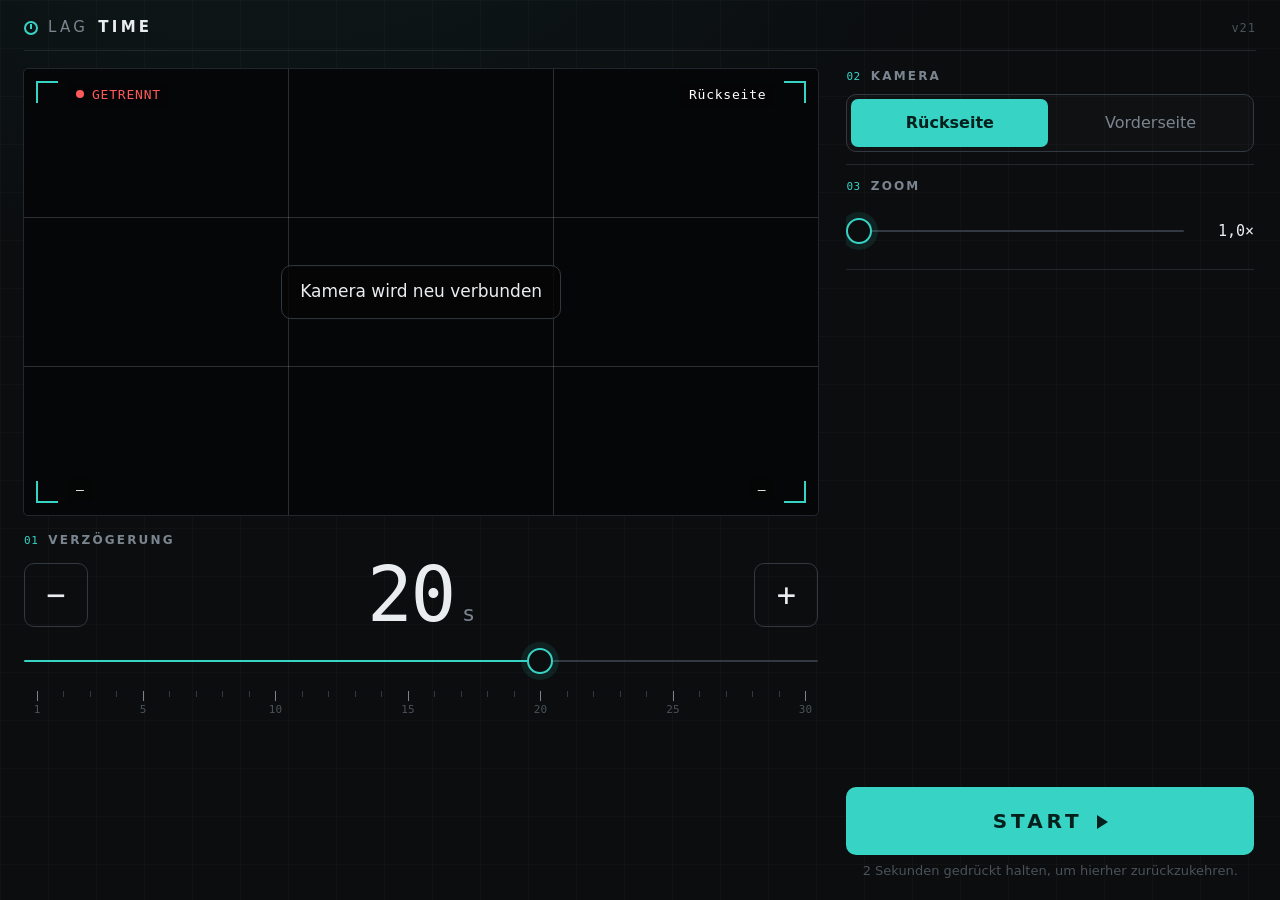
==== index.html @ 090ef914 "Eigener Farbwähler, vier Farbvorschläge, Rückkehr nach 2 Sekunden Co-Authored-By: Claude Opus 5.5 <n" ====
<!doctype html>
<html lang="de">
<head>
<meta charset="utf-8">
<meta name="viewport" content="width=device-width, initial-scale=1, viewport-fit=cover">
<meta name="theme-color" content="#0b0d0f">
<title>LagTime</title>
<link rel="manifest" href="manifest.webmanifest">
<link rel="icon" href="icon-192.png">
<link rel="stylesheet" href="style.css">
</head>
<body>

<div id="settings" class="hidden">
  <header class="bar">
    <div class="mark"><span class="glyph"></span>Lag<b>Time</b></div>
    <div class="meta" id="version"></div>
  </header>

  <main class="left">
    <div id="pvWrap">
      <video id="pv" autoplay muted playsinline></video>
      <div class="thirds"></div>
      <i class="corner tl"></i><i class="corner tr"></i><i class="corner bl"></i><i class="corner br"></i>
      <div class="hud top"><span id="hudState" class="state"><span class="dot"></span><span id="hudStateTxt">Start</span></span><span id="hudCam"></span></div>
      <div class="hud bottom"><span id="hudRes">–</span><span id="hudExp"></span><span id="hudFocus"></span><span id="hudFps">–</span></div>
      <div id="camMsg" class="hidden"></div>
    </div>

    <section class="delay">
      <div class="label"><span class="no">01</span>Verzögerung</div>
      <div class="delayRow">
        <button id="delayMinus" class="step" aria-label="Eine Sekunde weniger">−</button>
        <div class="readout"><span id="delayVal">20</span><small>s</small></div>
        <button id="delayPlus" class="step" aria-label="Eine Sekunde mehr">+</button>
      </div>
      <div class="scale">
        <input type="range" id="delay" min="1" max="30" step="1" value="20">
        <div class="ticks" id="delayTicks"></div>
      </div>
    </section>
  </main>

  <aside id="panel">
    <div class="grp">
      <div class="label"><span class="no">02</span>Kamera</div>
      <div class="seg" id="segFacing">
        <button data-v="environment">Rückseite</button>
        <button data-v="user">Vorderseite</button>
      </div>
    </div>

    <div class="grp">
      <div class="label"><span class="no">03</span>Zoom</div>
      <div class="row">
        <input type="range" id="zoom" min="1" max="4" step="0.1" value="1">
        <span class="val" id="zoomVal">1,0×</span>
      </div>
    </div>

    <div class="grp" id="expGrp">
      <div class="label"><span class="no">04</span>Belichtung</div>
      <div class="seg" id="segExp">
        <button data-v="auto">Auto</button>
        <button data-v="manual">Manuell</button>
      </div>
      <div class="row" id="evGrp">
        <span class="lum dark"></span>
        <input type="range" id="ev" min="0" max="1000" step="1" value="600" aria-label="Helligkeit">
        <span class="lum bright"></span>
      </div>
    </div>

    <div class="grp" id="focusGrp">
      <div class="label"><span class="no">05</span>Fokus</div>
      <div class="seg" id="segFocus">
        <button data-v="auto">Auto</button>
        <button data-v="manual">Manuell</button>
      </div>
      <div class="row" id="fdGrp">
        <span class="end">nah</span>
        <input type="range" id="fd" min="0" max="1000" step="1" value="1000" aria-label="Fokusabstand">
        <span class="end">fern</span>
      </div>
    </div>

    <button id="start"><span class="go">Start</span></button>
    <p class="hint">2 Sekunden gedrückt halten, um hierher zurückzukehren.</p>
  </aside>
</div>

<div id="run" class="hidden">
  <div id="stage">
    <canvas id="out"></canvas>
    <div id="badge"></div>
  </div>
  <svg id="ring" class="hidden" viewBox="0 0 120 120"><circle class="track" cx="60" cy="60" r="50"/><circle class="prog" cx="60" cy="60" r="50"/></svg>
</div>

<script src="app.js"></script>
</body>
</html>
---- style.css ----
:root {
  --bg: #0b0d0f;
  --surface: #121519;
  --line: #22272d;
  --line-2: #323940;
  --fg: #e9edf0;
  --mut: #7b858f;
  --dim: #4a525a;
  --acc: #37d3c4;
  --acc-ink: #04201d;
  --warn: #ffcc33;
  --bad: #ff5a5a;
  --mono: ui-monospace, "Roboto Mono", "Droid Sans Mono", "Cascadia Mono", monospace;
  --sans: system-ui, "Roboto", sans-serif;
  --r: 10px;
}
* { box-sizing: border-box; }
html, body {
  margin: 0; height: 100%; overflow: hidden;
  background: var(--bg); color: var(--fg);
  font: 16px/1.3 var(--sans);
  user-select: none; -webkit-user-select: none;
  -webkit-tap-highlight-color: transparent;
}
.hidden { display: none !important; }
button { font: inherit; color: inherit; background: none; border: 0; padding: 0; cursor: pointer; }

/* ---------- Einstellungen ---------- */

#settings {
  position: fixed; inset: 0;
  display: grid;
  grid-template-columns: minmax(0, 1fr) clamp(360px, 32vw, 460px);
  grid-template-rows: auto minmax(0, 1fr);
  gap: 18px 28px;
  padding: 18px 24px 20px;
  background:
    radial-gradient(1200px 600px at 20% -10%, rgba(55, 211, 196, 0.06), transparent 60%),
    var(--bg);
}
#settings::before {
  /* feines Raster, fast unsichtbar */
  content: ""; position: absolute; inset: 0; pointer-events: none;
  background:
    linear-gradient(90deg, rgba(255,255,255,0.018) 1px, transparent 1px) 0 0 / 48px 48px,
    linear-gradient(rgba(255,255,255,0.018) 1px, transparent 1px) 0 0 / 48px 48px;
}
#settings > * { position: relative; }

.bar {
  grid-column: 1 / -1;
  display: flex; align-items: center; justify-content: space-between;
  padding-bottom: 12px; border-bottom: 1px solid var(--line);
}
.mark { display: flex; align-items: center; gap: 10px; font-size: 15px; letter-spacing: 0.22em; text-transform: uppercase; color: var(--mut); }
.mark b { color: var(--fg); font-weight: 600; }
.glyph { width: 14px; height: 14px; border: 2px solid var(--acc); border-radius: 50%; position: relative; }
.glyph::after { content: ""; position: absolute; left: 50%; top: 1px; width: 2px; height: 5px; background: var(--acc); transform: translateX(-50%); }
.meta { font: 12px var(--mono); color: var(--dim); letter-spacing: 0.08em; }

.label {
  display: flex; align-items: baseline; gap: 10px;
  font-size: 12px; font-weight: 600; letter-spacing: 0.18em; text-transform: uppercase;
  color: var(--mut); margin-bottom: 10px;
}
.no { font: 11px var(--mono); color: var(--acc); letter-spacing: 0.05em; }

/* Linke Spalte */
.left { display: flex; flex-direction: column; gap: 18px; min-height: 0; }

#pvWrap {
  position: relative; flex: 0 1 auto; min-height: 0;
  width: 100%; aspect-ratio: 16 / 9; max-height: calc(100% - 190px);
  margin: 0 auto;
  background: #050607;
  border-radius: 4px; overflow: hidden;
  outline: 1px solid var(--line);
}
#pv { position: absolute; inset: 0; width: 100%; height: 100%; object-fit: contain; transform-origin: center; }
.thirds {
  position: absolute; inset: 0; pointer-events: none;
  background:
    linear-gradient(90deg, transparent calc(33.333% - 0.5px), rgba(255,255,255,0.16) calc(33.333% - 0.5px), rgba(255,255,255,0.16) calc(33.333% + 0.5px), transparent calc(33.333% + 0.5px),
      transparent calc(66.666% - 0.5px), rgba(255,255,255,0.16) calc(66.666% - 0.5px), rgba(255,255,255,0.16) calc(66.666% + 0.5px), transparent calc(66.666% + 0.5px)),
    linear-gradient(transparent calc(33.333% - 0.5px), rgba(255,255,255,0.16) calc(33.333% - 0.5px), rgba(255,255,255,0.16) calc(33.333% + 0.5px), transparent calc(33.333% + 0.5px),
      transparent calc(66.666% - 0.5px), rgba(255,255,255,0.16) calc(66.666% - 0.5px), rgba(255,255,255,0.16) calc(66.666% + 0.5px), transparent calc(66.666% + 0.5px));
}
.corner { position: absolute; width: 22px; height: 22px; border: 0 solid var(--acc); pointer-events: none; }
.corner.tl { top: 12px; left: 12px; border-top-width: 2px; border-left-width: 2px; }
.corner.tr { top: 12px; right: 12px; border-top-width: 2px; border-right-width: 2px; }
.corner.bl { bottom: 12px; left: 12px; border-bottom-width: 2px; border-left-width: 2px; }
.corner.br { bottom: 12px; right: 12px; border-bottom-width: 2px; border-right-width: 2px; }

.hud {
  position: absolute; left: 44px; right: 44px;
  display: flex; justify-content: space-between; align-items: center;
  font: 13px var(--mono); letter-spacing: 0.06em; color: #fff;
  pointer-events: none;
}
.hud.top { top: 14px; }
.hud.bottom { bottom: 14px; }
.hud > span { background: rgba(5, 6, 7, 0.62); padding: 4px 8px; border-radius: 4px; }
.state { display: inline-flex; align-items: center; gap: 8px; text-transform: uppercase; }
.dot { width: 8px; height: 8px; border-radius: 50%; background: var(--dim); }
.state.ok .dot { background: var(--acc); box-shadow: 0 0 0 3px rgba(55, 211, 196, 0.22); animation: pulse 2s ease-in-out infinite; }
.state.warn .dot { background: var(--warn); }
.state.warn { color: var(--warn); }
.state.bad .dot { background: var(--bad); }
.state.bad { color: var(--bad); }
#hudFps.warn { color: var(--warn); }
@keyframes pulse { 50% { box-shadow: 0 0 0 6px rgba(55, 211, 196, 0); } }

#camMsg {
  position: absolute; left: 50%; top: 50%; transform: translate(-50%, -50%);
  max-width: 70%; text-align: center; font-size: 17px; line-height: 1.4;
  color: var(--fg); background: rgba(5, 6, 7, 0.8);
  border: 1px solid var(--line-2); border-radius: var(--r); padding: 14px 18px;
}

/* Verzögerung */
.delay { flex: 0 0 auto; }
.delayRow { display: flex; align-items: center; justify-content: space-between; gap: 16px; }
.readout { font: 300 76px/0.95 var(--mono); letter-spacing: -0.03em; font-variant-numeric: tabular-nums; text-align: center; flex: 1; }
.readout small { font-size: 22px; color: var(--mut); margin-left: 8px; letter-spacing: 0; }
.step {
  width: 64px; height: 64px; flex: 0 0 64px;
  border: 1px solid var(--line-2); border-radius: var(--r);
  font: 300 32px/1 var(--mono); color: var(--fg);
  transition: border-color .15s, background .15s;
}
.step:active { border-color: var(--acc); background: rgba(55, 211, 196, 0.08); }
.scale { position: relative; margin-top: 6px; }
.ticks { position: relative; height: 26px; margin: 0 13px; }
.ticks i { position: absolute; top: 0; width: 1px; height: 6px; background: var(--line-2); }
.ticks i.major { height: 10px; background: var(--mut); }
.ticks b { position: absolute; top: 12px; transform: translateX(-50%); font: 11px var(--mono); color: var(--dim); font-weight: 400; }

/* Rechte Spalte */
#panel {
  display: flex; flex-direction: column; gap: 14px;
  min-height: 0; overflow-y: auto; padding-right: 2px;
}
.grp { padding-bottom: 12px; border-bottom: 1px solid var(--line); }
.row { display: flex; align-items: center; gap: 14px; min-height: 52px; }
.row + .row, .seg + .row { margin-top: 4px; }
.sub { flex: 0 0 72px; color: var(--mut); font-size: 15px; }
.val { flex: 0 0 56px; text-align: right; font: 15px var(--mono); font-variant-numeric: tabular-nums; }

.seg {
  display: flex; gap: 4px; padding: 4px;
  border: 1px solid var(--line-2); border-radius: var(--r);
  background: rgba(255, 255, 255, 0.015);
}
.seg button {
  flex: 1; min-height: 48px; border-radius: 7px;
  color: var(--mut); font-size: 16px; font-weight: 500;
  transition: background .18s, color .18s;
}
.seg button small { font: 11px var(--mono); margin-left: 4px; opacity: 0.75; }
.seg button.on { background: var(--acc); color: var(--acc-ink); font-weight: 650; }
/* Helligkeit, dunkler und heller Endpunkt */
.lum { flex: 0 0 18px; height: 18px; border-radius: 50%; }
.lum.dark { border: 2px solid var(--dim); background: #000; }
.lum.bright { background: #fff; box-shadow: 0 0 10px 2px rgba(255, 255, 255, 0.45); }
#hudExp:empty, #hudFocus:empty { display: none; }
.end { flex: 0 0 auto; font: 12px var(--mono); color: var(--mut); letter-spacing: 0.06em; }

/* Schieberegler */
input[type=range] {
  -webkit-appearance: none; appearance: none;
  flex: 1; width: 100%; height: 48px; margin: 0; background: transparent;
  --p: 0%;
}
input[type=range]::-webkit-slider-runnable-track {
  height: 2px; border-radius: 1px;
  background: linear-gradient(90deg, var(--acc) var(--p), var(--line-2) var(--p));
}
input[type=range]::-webkit-slider-thumb {
  -webkit-appearance: none;
  width: 26px; height: 26px; margin-top: -12px; border-radius: 50%;
  background: var(--bg); border: 2px solid var(--acc);
  box-shadow: 0 0 0 6px rgba(55, 211, 196, 0.10);
}
input[type=range]:active::-webkit-slider-thumb { box-shadow: 0 0 0 10px rgba(55, 211, 196, 0.16); }
input[type=range]::-moz-range-track { height: 2px; background: var(--line-2); }
input[type=range]::-moz-range-progress { height: 2px; background: var(--acc); }
input[type=range]::-moz-range-thumb { width: 22px; height: 22px; border-radius: 50%; background: var(--bg); border: 2px solid var(--acc); }

/* Start */
#start {
  margin-top: auto; flex: 0 0 auto;
  display: flex; align-items: center; justify-content: center;
  min-height: 68px; padding: 0 22px; border-radius: var(--r);
  background: var(--acc); color: var(--acc-ink);
  transition: transform .1s, filter .15s;
}
#start:active { transform: scale(0.99); filter: brightness(1.08); }
#start .go { font-size: 20px; font-weight: 700; letter-spacing: 0.2em; text-transform: uppercase; }
#start .go::after { content: ""; display: inline-block; margin-left: 14px; border: 7px solid transparent; border-left: 11px solid currentColor; border-right: 0; vertical-align: -1px; }
.hint { margin: -6px 0 0; font-size: 13px; color: var(--dim); text-align: center; }

/* dezenter Aufbau beim Öffnen */
#settings:not(.hidden) .bar,
#settings:not(.hidden) #pvWrap,
#settings:not(.hidden) .delay,
#settings:not(.hidden) #panel > * { animation: rise .45s cubic-bezier(.2, .7, .2, 1) both; }
#settings:not(.hidden) #pvWrap { animation-delay: .04s; }
#settings:not(.hidden) .delay { animation-delay: .10s; }
#settings:not(.hidden) #panel > :nth-child(1) { animation-delay: .06s; }
#settings:not(.hidden) #panel > :nth-child(2) { animation-delay: .10s; }
#settings:not(.hidden) #panel > :nth-child(3) { animation-delay: .14s; }
#settings:not(.hidden) #panel > :nth-child(4) { animation-delay: .18s; }
#settings:not(.hidden) #panel > :nth-child(5) { animation-delay: .22s; }
#settings:not(.hidden) #panel > :nth-child(6) { animation-delay: .24s; }
#settings:not(.hidden) #panel > :nth-child(7) { animation-delay: .26s; }
@keyframes rise { from { opacity: 0; transform: translateY(8px); } }
@media (prefers-reduced-motion: reduce) { * { animation: none !important; transition: none !important; } }

/* schmale oder hochkant gehaltene Bildschirme */
@media (max-width: 900px), (max-height: 760px), (orientation: portrait) {
  html, body { overflow: auto; }
  #settings { position: static; min-height: 100%; grid-template-columns: 1fr; grid-template-rows: auto; padding: 16px; }
  #pvWrap { max-height: none; }
  #panel { overflow: visible; }
}

/* ---------- Betrieb ---------- */

#run { position: fixed; inset: 0; background: #000; touch-action: none; }
#stage {
  position: absolute; left: 50%; top: 50%;
  width: min(100vw, calc(100vh * 16 / 9)); aspect-ratio: 16 / 9;
  transform: translate(-50%, -50%);
  container-type: size;
}
#out { display: block; width: 100%; height: 100%; object-fit: contain; }
#badge {
  position: absolute; top: 3cqh; right: 2cqw;
  padding: 0.7cqh 1.8cqh; border-radius: 1.4cqh;
  background: rgba(0, 0, 0, 0.55); color: #fff;
  font: 700 8cqh/1.1 var(--sans); font-variant-numeric: tabular-nums; letter-spacing: -0.01em;
}
#badge.warn { color: var(--warn); }
#badge.bad { color: var(--bad); }
#badge:empty { display: none; }
#ring { position: fixed; width: 132px; height: 132px; pointer-events: none; transform: translate(-50%, -50%) rotate(-90deg); }
#ring circle { fill: none; stroke-width: 5; }
#ring .track { fill: rgba(0, 0, 0, 0.45); stroke: rgba(255, 255, 255, 0.2); }
#ring .prog { stroke: var(--acc); stroke-linecap: round; stroke-dasharray: 314.2; stroke-dashoffset: 314.2; }
#ring.go .prog { transition: stroke-dashoffset 2s linear; stroke-dashoffset: 0; }
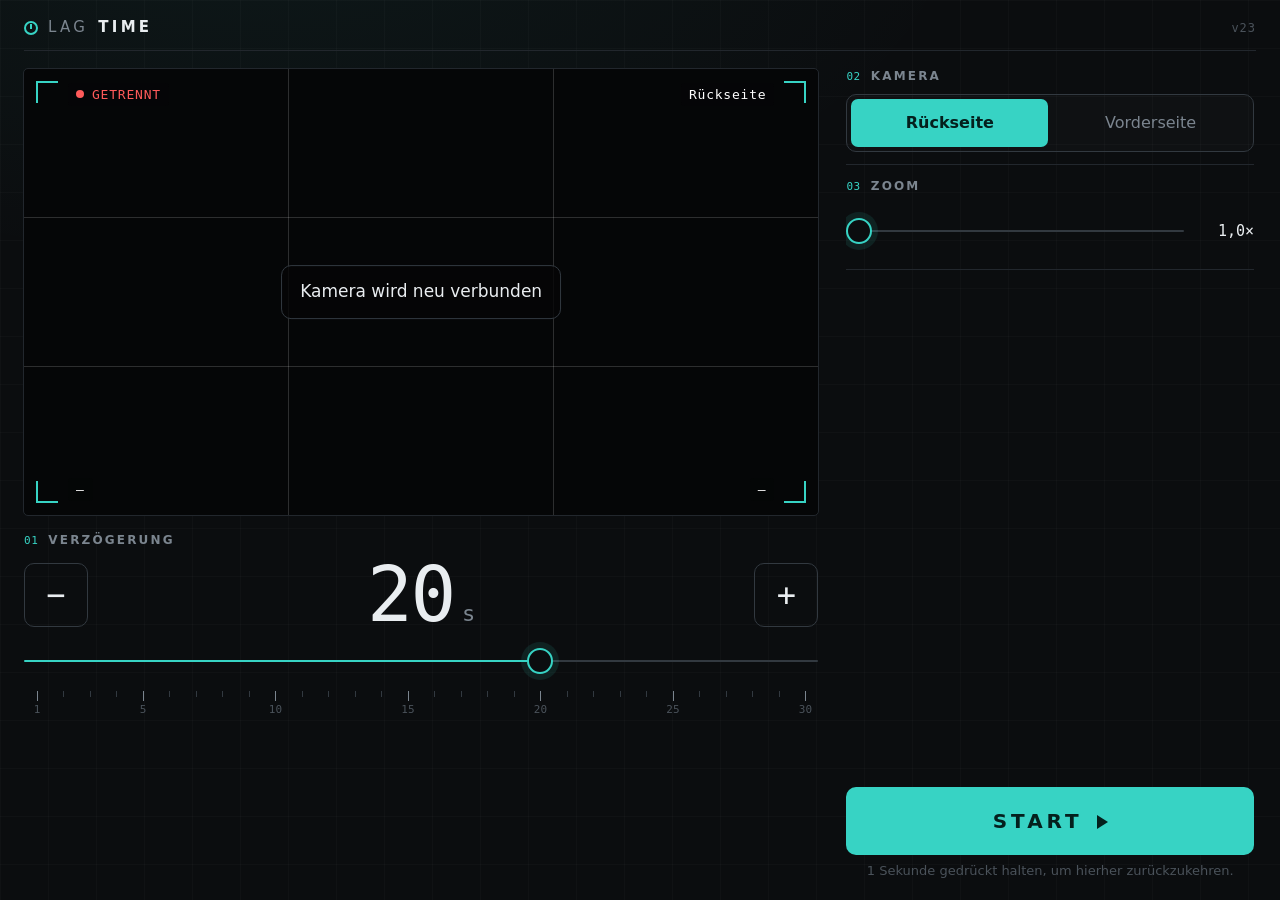
==== commit 1b8667a6: "Ergebnisse des Nutzertests umgesetzt, Verlassen nach 1 Sekunde Co-Authored-By: Claude Opus 5.5 <nore" ====
--- a/index.html
+++ b/index.html
@@ -85,7 +85,7 @@
     </div>
 
     <button id="start"><span class="go">Start</span></button>
-    <p class="hint">2 Sekunden gedrückt halten, um hierher zurückzukehren.</p>
+    <p class="hint">1 Sekunde gedrückt halten, um hierher zurückzukehren.</p>
   </aside>
 </div>
 
--- a/style.css
+++ b/style.css
@@ -235,10 +235,11 @@
 }
 #out { display: block; width: 100%; height: 100%; object-fit: contain; }
 #badge {
-  position: absolute; top: 3cqh; right: 2cqw;
-  padding: 0.7cqh 1.8cqh; border-radius: 1.4cqh;
-  background: rgba(0, 0, 0, 0.55); color: #fff;
+  position: absolute; top: 3cqh; right: 2.5cqw;
+  color: #fff;
   font: 700 8cqh/1.1 var(--sans); font-variant-numeric: tabular-nums; letter-spacing: -0.01em;
+  /* kein Hintergrund, nur ein weicher Schatten für helle Bildstellen */
+  text-shadow: 0 0 0.6cqh rgba(0, 0, 0, 0.8), 0 0.2cqh 0.4cqh rgba(0, 0, 0, 0.6);
 }
 #badge.warn { color: var(--warn); }
 #badge.bad { color: var(--bad); }
@@ -247,4 +248,4 @@
 #ring circle { fill: none; stroke-width: 5; }
 #ring .track { fill: rgba(0, 0, 0, 0.45); stroke: rgba(255, 255, 255, 0.2); }
 #ring .prog { stroke: var(--acc); stroke-linecap: round; stroke-dasharray: 314.2; stroke-dashoffset: 314.2; }
-#ring.go .prog { transition: stroke-dashoffset 2s linear; stroke-dashoffset: 0; }
+#ring.go .prog { transition: stroke-dashoffset 1s linear; stroke-dashoffset: 0; }
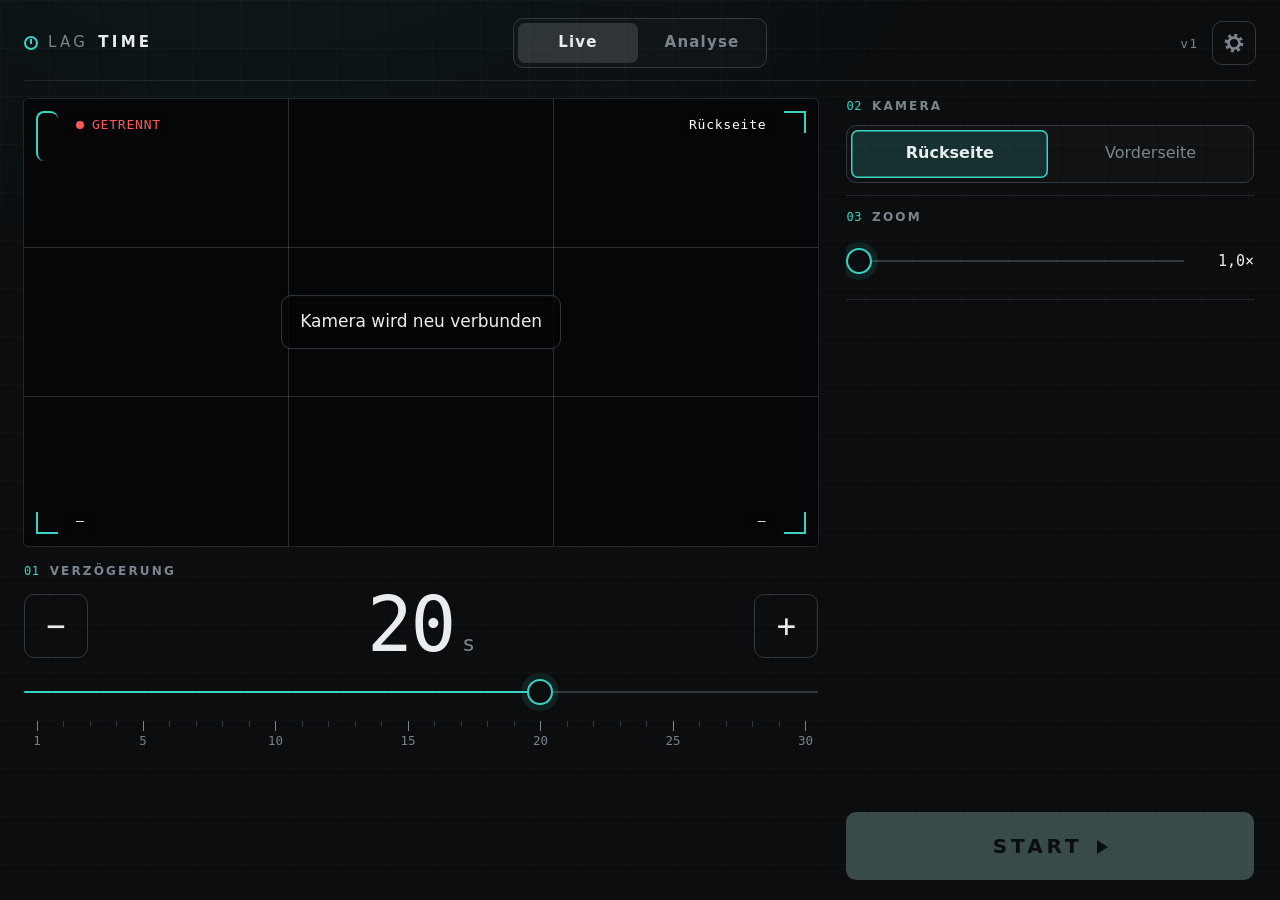
==== commit a5843acb: "LagTime v1: Inhalt der Test-App Stand 1 in die normale App übernommen Co-Authored-By: Claude Opus 5." ====
--- a/index.html
+++ b/index.html
@@ -14,7 +14,8 @@
 <div id="settings" class="hidden">
   <header class="bar">
     <div class="mark"><span class="glyph"></span>Lag<b>Time</b></div>
-    <div class="meta" id="version"></div>
+    <nav class="tabs"><button data-tab="live" class="on">Live</button><button data-tab="analyse">Analyse</button></nav>
+    <div class="barR"><div class="meta" id="version"></div><button class="gear" data-ui aria-label="Einstellungen"><svg viewBox="0 0 24 24" fill="none" stroke="currentColor"><circle cx="12" cy="12" r="8.4" stroke-width="3.6" stroke-dasharray="3.2 3.4"/><circle cx="12" cy="12" r="6" stroke-width="3"/></svg></button></div>
   </header>
 
   <main class="left">
@@ -84,8 +85,9 @@
       </div>
     </div>
 
-    <button id="start"><span class="go">Start</span></button>
-    <p class="hint">1 Sekunde gedrückt halten, um hierher zurückzukehren.</p>
+    <div class="actions">
+      <button id="start"><span class="go">Start</span></button>
+    </div>
   </aside>
 </div>
 
@@ -93,10 +95,135 @@
   <div id="stage">
     <canvas id="out"></canvas>
     <div id="badge"></div>
+    <button id="saveBtn" aria-label="Video speichern"><svg viewBox="0 0 120 120"><circle class="track" cx="60" cy="60" r="50"/><circle class="prog" cx="60" cy="60" r="50"/></svg></button>
+    <div id="toast" class="hidden"></div>
   </div>
   <svg id="ring" class="hidden" viewBox="0 0 120 120"><circle class="track" cx="60" cy="60" r="50"/><circle class="prog" cx="60" cy="60" r="50"/></svg>
 </div>
 
+<div id="analysis" class="hidden">
+  <section id="aList">
+    <header class="bar">
+      <div class="mark"><span class="glyph"></span>Lag<b>Time</b></div>
+      <nav class="tabs"><button data-tab="live">Live</button><button data-tab="analyse" class="on">Analyse</button></nav>
+      <div class="barR"><button class="gear" data-ui aria-label="Einstellungen"><svg viewBox="0 0 24 24" fill="none" stroke="currentColor"><circle cx="12" cy="12" r="8.4" stroke-width="3.6" stroke-dasharray="3.2 3.4"/><circle cx="12" cy="12" r="6" stroke-width="3"/></svg></button></div>
+    </header>
+    <div class="filters">
+      <button id="fStar" class="chip">★ Nur mit Stern</button>
+      <select id="fName" aria-label="Name"></select>
+    </div>
+    <div id="aGrid"></div>
+    <p id="aEmpty" class="hidden"></p>
+  </section>
+
+  <section id="aPlayer" class="hidden">
+    <header class="pbar">
+      <button id="pBack" class="nav">‹ Liste</button>
+      <div class="clipNav">
+        <button id="pPrevClip" class="nav" aria-label="Vorheriges Video">‹</button>
+        <button id="pNextClip" class="nav" aria-label="Nächstes Video">›</button>
+      </div>
+      <div id="pTitle"></div>
+      <input id="pName" list="pNames" placeholder="Name" autocomplete="off" enterkeyhint="done">
+      <datalist id="pNames"></datalist>
+      <button id="pStar" class="star" aria-label="Stern">☆</button>
+      <button id="pDown" class="tool">Herunterladen</button>
+      <button id="pDel" class="tool danger">Löschen</button>
+    </header>
+    <div id="pMain">
+      <div id="pStage"><div id="pView"><canvas id="pOut"></canvas><canvas id="pDraw"></canvas></div><div id="pStill" class="hidden"></div></div>
+      <nav id="pTools">
+        <button class="tl on" data-tool="view"><svg viewBox="0 0 24 24"><circle cx="10.5" cy="10.5" r="6"/><path d="M15 15l5 5M8 10.5h5M10.5 8v5"/></svg><span>Ansehen</span></button>
+        <button class="tl" id="dZoom"><svg viewBox="0 0 24 24"><path d="M4 9V4h5M20 9V4h-5M4 15v5h5M20 15v5h-5"/></svg><span>1:1</span></button>
+        <button class="tl" data-tool="free"><svg viewBox="0 0 24 24"><path d="M4 20l1-4L16 5l3 3L8 19z"/><path d="M14 7l3 3"/></svg><span>Stift</span></button>
+        <button class="tl" data-tool="line"><svg viewBox="0 0 24 24"><path d="M5 19L19 5"/><circle cx="5" cy="19" r="1.8"/><circle cx="19" cy="5" r="1.8"/></svg><span>Linie</span></button>
+        <button class="tl" data-tool="angle"><svg viewBox="0 0 24 24"><path d="M20 19H5L15 5"/><path d="M10 19a5 5 0 0 0-2-4"/></svg><span>Winkel</span></button>
+        <button class="tl" data-tool="plumb"><svg viewBox="0 0 24 24"><path d="M12 3v13" stroke-dasharray="2.6 2.6"/><path d="M9 16h6l-3 5z"/></svg><span>Lot</span></button>
+        <button class="tl" id="dColor"><i class="dot"></i><span>Farbe</span></button>
+        <button class="tl" id="dCut"><svg viewBox="0 0 24 24"><circle cx="6" cy="7" r="2.5"/><circle cx="6" cy="17" r="2.5"/><path d="M8.2 8.4L20 17M8.2 15.6L20 7"/></svg><span>Schneiden</span></button>
+        <button class="tl" id="dStrobe"><svg viewBox="0 0 24 24"><circle cx="5.5" cy="17" r="2.3" opacity=".45"/><circle cx="11" cy="11" r="2.3" opacity=".7"/><circle cx="17.5" cy="6.5" r="2.3"/></svg><span>Bildfolge</span></button>
+        <button class="tl" id="dUndo"><svg viewBox="0 0 24 24"><path d="M9 14L4 9l5-5"/><path d="M4 9h10a6 6 0 0 1 0 12h-3"/></svg><span>Rückgängig</span></button>
+        <button class="tl" id="dClear"><svg viewBox="0 0 24 24"><path d="M6 6l12 12M18 6L6 18"/></svg><span>Leeren</span></button>
+      </nav>
+    </div>
+    <div id="pRange" class="hidden">
+      <span id="rgInfo"></span>
+      <div class="rgCount" id="rgCountBox">
+        <button id="rgMinus" class="step sm" aria-label="Weniger Bilder">−</button>
+        <span id="rgCount">8</span><small>Bilder</small>
+        <button id="rgPlus" class="step sm" aria-label="Mehr Bilder">+</button>
+      </div>
+      <button id="rgCancel" class="tool">Abbrechen</button>
+      <button id="rgOk" class="tool ok">Schneiden</button>
+    </div>
+    <footer class="pctl">
+      <button id="pPrev" class="ico" aria-label="Ein Bild zurück"><svg viewBox="0 0 24 24"><path d="M6 5h2v14H6zM19 5v14L9.5 12z"/></svg></button>
+      <button id="pPlay" class="ico big" aria-label="Abspielen"><svg class="i-play" viewBox="0 0 24 24"><path d="M7 4.5v15L19.5 12z"/></svg><svg class="i-pause" viewBox="0 0 24 24"><path d="M6 4.5h4.2v15H6zM13.8 4.5H18v15h-4.2z"/></svg></button>
+      <button id="pNext" class="ico" aria-label="Ein Bild vor"><svg viewBox="0 0 24 24"><path d="M16 5h2v14h-2zM5 5v14l9.5-7z"/></svg></button>
+      <div class="seekWrap"><div id="pBand" class="hidden"></div><div id="pSel" class="hidden"></div><i id="hA" class="hd a hidden"></i><i id="hB" class="hd b hidden"></i><input type="range" id="pSeek" min="0" max="0" step="1" value="0" aria-label="Position"></div>
+      <button id="pLoop" class="tool loop"><small>Schleife</small><b>Anfang</b></button>
+      <span id="pTime"></span>
+      <div class="seg" id="pSpeed">
+        <button data-v="1">1×</button>
+        <button data-v="0.5">½</button>
+        <button data-v="0.25">¼</button>
+        <button data-v="0.125">⅛</button>
+      </div>
+    </footer>
+  </section>
+</div>
+
+<div id="uiDlg" class="hidden">
+  <div class="dlg" role="dialog" aria-label="Einstellungen">
+    <div id="uiMain">
+      <h2>Einstellungen</h2>
+      <div class="label"><span class="no">01</span>Farbe</div>
+      <div class="swatches" id="swatches">
+        <button class="sw custom" id="accCustom" aria-label="Eigene Farbe"></button>
+      </div>
+      <div class="label"><span class="no">02</span>Modus</div>
+      <div class="seg" id="segTheme">
+        <button data-v="dark">Dunkel</button>
+        <button data-v="light">Hell</button>
+      </div>
+      <div class="label"><span class="no">03</span>Videos</div>
+      <div class="vidGrid">
+        <span id="keepLabel" class="vidText">Ohne Stern löschen nach</span>
+        <div class="keepCtl">
+          <button id="keepMinus" class="step xs" aria-label="Ein Tag weniger">−</button>
+          <b id="keepDays"></b>
+          <button id="keepPlus" class="step xs" aria-label="Ein Tag mehr">+</button>
+        </div>
+        <span id="uiStore" class="vidText"></span>
+        <button id="delOpen" class="tool danger">Videos löschen …</button>
+      </div>
+    </div>
+    <div id="uiDel" class="hidden">
+      <h2>Videos löschen</h2>
+      <div id="delChoose" class="delStep">
+        <p class="delText">Welche Videos sollen gelöscht werden?</p>
+        <button id="delNoStar" class="tool">Ohne Stern löschen</button>
+        <button id="delAll" class="tool">Alle löschen</button>
+        <button id="delCancel" class="tool">Abbrechen</button>
+      </div>
+      <div id="delAsk" class="delStep hidden">
+        <p class="delText" id="delQuestion"></p>
+        <button id="delYes" class="tool delAll">Ja, löschen</button>
+        <button id="delNo" class="tool">Abbrechen</button>
+      </div>
+    </div>
+    <div id="uiPick" class="hidden">
+      <h2>Eigene Farbe</h2>
+      <div class="sv" id="pickSv"><i class="knob" id="pickSvKnob"></i></div>
+      <div class="hue" id="pickHue"><i class="knob" id="pickHueKnob"></i></div>
+      <div class="pickRow"><i class="pickPrev" id="pickPrev"></i><span id="pickHex"></span></div>
+      <button id="pickDone" class="dlgBtn">Übernehmen</button>
+    </div>
+  </div>
+</div>
+
 <script src="app.js"></script>
+<script src="analysis.js"></script>
+<script src="draw.js"></script>
 </body>
 </html>
--- a/style.css
+++ b/style.css
@@ -5,7 +5,7 @@
   --line-2: #323940;
   --fg: #e9edf0;
   --mut: #7b858f;
-  --dim: #4a525a;
+  --dim: #78828c;
   --acc: #37d3c4;
   --acc-ink: #04201d;
   --warn: #ffcc33;
@@ -13,7 +13,33 @@
   --mono: ui-monospace, "Roboto Mono", "Droid Sans Mono", "Cascadia Mono", monospace;
   --sans: system-ui, "Roboto", sans-serif;
   --r: 10px;
-}
+  --grid: rgba(255, 255, 255, 0.018);
+  --tint: rgba(255, 255, 255, 0.015);
+  --card: #1c2228;
+  --card-line: #2f363e;
+  --acc-text: var(--acc);
+}
+/* Hellmodus für Einstellungen, Analyse und das Fenster Darstellung. Der Betrieb bleibt dunkel. */
+html[data-theme="light"] #settings,
+html[data-theme="light"] #analysis,
+html[data-theme="light"] #uiDlg {
+  --bg: #f2f4f6;
+  --surface: #ffffff;
+  --line: #dde2e7;
+  --line-2: #c3cad1;
+  --fg: #14181c;
+  --mut: #56606a;
+  --dim: #646d76;
+  --warn: #b07d00;
+  --grid: rgba(0, 0, 0, 0.035);
+  --tint: rgba(0, 0, 0, 0.02);
+  --card: #ffffff;
+  --card-line: #d3d9df;
+  /* Akzentfarbe als Schrift auf hellem Grund dunkler, damit sie lesbar bleibt */
+  --acc-text: color-mix(in srgb, var(--acc) 55%, #000);
+}
+html[data-theme="light"] body { background: #f2f4f6; }
+#settings, #analysis, #uiDlg { color: var(--fg); }
 * { box-sizing: border-box; }
 html, body {
   margin: 0; height: 100%; overflow: hidden;
@@ -35,35 +61,49 @@
   gap: 18px 28px;
   padding: 18px 24px 20px;
   background:
-    radial-gradient(1200px 600px at 20% -10%, rgba(55, 211, 196, 0.06), transparent 60%),
+    radial-gradient(1200px 600px at 20% -10%, color-mix(in srgb, var(--acc) 6%, transparent), transparent 60%),
     var(--bg);
 }
 #settings::before {
   /* feines Raster, fast unsichtbar */
   content: ""; position: absolute; inset: 0; pointer-events: none;
   background:
-    linear-gradient(90deg, rgba(255,255,255,0.018) 1px, transparent 1px) 0 0 / 48px 48px,
-    linear-gradient(rgba(255,255,255,0.018) 1px, transparent 1px) 0 0 / 48px 48px;
+    linear-gradient(90deg, var(--grid) 1px, transparent 1px) 0 0 / 48px 48px,
+    linear-gradient(var(--grid) 1px, transparent 1px) 0 0 / 48px 48px;
 }
 #settings > * { position: relative; }
 
+/* Logo links, Umschaltung Live und Analyse in der Mitte, Zahnrad rechts */
 .bar {
   grid-column: 1 / -1;
-  display: flex; align-items: center; justify-content: space-between;
+  display: grid; grid-template-columns: 1fr auto 1fr; align-items: center; gap: 16px;
   padding-bottom: 12px; border-bottom: 1px solid var(--line);
 }
+.bar .barR { justify-self: end; }
+.tabs {
+  display: flex; gap: 4px; padding: 4px;
+  border: 1px solid var(--line-2); border-radius: var(--r); background: var(--tint);
+}
+.tabs button {
+  min-width: 120px; min-height: 40px; padding: 0 20px; border-radius: 7px;
+  color: var(--mut); font-size: 15px; font-weight: 600; letter-spacing: 0.08em;
+  transition: background .18s, color .18s;
+}
+.tabs button.on { background: color-mix(in srgb, var(--fg) 14%, transparent); color: var(--fg); }
 .mark { display: flex; align-items: center; gap: 10px; font-size: 15px; letter-spacing: 0.22em; text-transform: uppercase; color: var(--mut); }
 .mark b { color: var(--fg); font-weight: 600; }
-.glyph { width: 14px; height: 14px; border: 2px solid var(--acc); border-radius: 50%; position: relative; }
+.tag { margin-left: 6px; padding: 2px 8px; border-radius: 4px; background: #c2570c; color: #fff; font-size: 12px; font-weight: 600; letter-spacing: 0.16em; }
+.glyph { width: 14px; height: 14px; border: 2px solid var(--acc-text); border-radius: 50%; position: relative; }
 .glyph::after { content: ""; position: absolute; left: 50%; top: 1px; width: 2px; height: 5px; background: var(--acc); transform: translateX(-50%); }
-.meta { font: 12px var(--mono); color: var(--dim); letter-spacing: 0.08em; }
+.glyph::after { background: var(--acc-text); }
+.meta { font: 13px var(--mono); color: var(--dim); letter-spacing: 0.08em; }
 
 .label {
   display: flex; align-items: baseline; gap: 10px;
   font-size: 12px; font-weight: 600; letter-spacing: 0.18em; text-transform: uppercase;
   color: var(--mut); margin-bottom: 10px;
 }
-.no { font: 11px var(--mono); color: var(--acc); letter-spacing: 0.05em; }
+.no { font: 12px var(--mono); color: var(--acc-text); letter-spacing: 0.05em; }
 
 /* Linke Spalte */
 .left { display: flex; flex-direction: column; gap: 18px; min-height: 0; }
@@ -102,19 +142,19 @@
 .hud > span { background: rgba(5, 6, 7, 0.62); padding: 4px 8px; border-radius: 4px; }
 .state { display: inline-flex; align-items: center; gap: 8px; text-transform: uppercase; }
 .dot { width: 8px; height: 8px; border-radius: 50%; background: var(--dim); }
-.state.ok .dot { background: var(--acc); box-shadow: 0 0 0 3px rgba(55, 211, 196, 0.22); animation: pulse 2s ease-in-out infinite; }
+.state.ok .dot { background: var(--acc); box-shadow: 0 0 0 3px color-mix(in srgb, var(--acc) 22%, transparent); animation: pulse 2s ease-in-out infinite; }
 .state.warn .dot { background: var(--warn); }
 .state.warn { color: var(--warn); }
 .state.bad .dot { background: var(--bad); }
 .state.bad { color: var(--bad); }
 #hudFps.warn { color: var(--warn); }
-@keyframes pulse { 50% { box-shadow: 0 0 0 6px rgba(55, 211, 196, 0); } }
+@keyframes pulse { 50% { box-shadow: 0 0 0 6px color-mix(in srgb, var(--acc) 0%, transparent); } }
 
 #camMsg {
   position: absolute; left: 50%; top: 50%; transform: translate(-50%, -50%);
   max-width: 70%; text-align: center; font-size: 17px; line-height: 1.4;
-  color: var(--fg); background: rgba(5, 6, 7, 0.8);
-  border: 1px solid var(--line-2); border-radius: var(--r); padding: 14px 18px;
+  color: #e9edf0; background: rgba(5, 6, 7, 0.8);
+  border: 1px solid #323940; border-radius: var(--r); padding: 14px 18px;
 }
 
 /* Verzögerung */
@@ -128,12 +168,12 @@
   font: 300 32px/1 var(--mono); color: var(--fg);
   transition: border-color .15s, background .15s;
 }
-.step:active { border-color: var(--acc); background: rgba(55, 211, 196, 0.08); }
+.step:active { border-color: var(--acc); background: color-mix(in srgb, var(--acc) 8%, transparent); }
 .scale { position: relative; margin-top: 6px; }
 .ticks { position: relative; height: 26px; margin: 0 13px; }
 .ticks i { position: absolute; top: 0; width: 1px; height: 6px; background: var(--line-2); }
 .ticks i.major { height: 10px; background: var(--mut); }
-.ticks b { position: absolute; top: 12px; transform: translateX(-50%); font: 11px var(--mono); color: var(--dim); font-weight: 400; }
+.ticks b { position: absolute; top: 12px; transform: translateX(-50%); font: 12.5px var(--mono); color: var(--dim); font-weight: 400; }
 
 /* Rechte Spalte */
 #panel {
@@ -149,7 +189,7 @@
 .seg {
   display: flex; gap: 4px; padding: 4px;
   border: 1px solid var(--line-2); border-radius: var(--r);
-  background: rgba(255, 255, 255, 0.015);
+  background: var(--tint);
 }
 .seg button {
   flex: 1; min-height: 48px; border-radius: 7px;
@@ -157,7 +197,12 @@
   transition: background .18s, color .18s;
 }
 .seg button small { font: 11px var(--mono); margin-left: 4px; opacity: 0.75; }
-.seg button.on { background: var(--acc); color: var(--acc-ink); font-weight: 650; }
+/* Gewählter Teil dezent, damit „Start“ die einzige volle Akzentfläche bleibt */
+.seg button.on {
+  background: color-mix(in srgb, var(--acc) 16%, transparent);
+  box-shadow: inset 0 0 0 1.5px var(--acc-text);
+  color: var(--fg); font-weight: 650;
+}
 /* Helligkeit, dunkler und heller Endpunkt */
 .lum { flex: 0 0 18px; height: 18px; border-radius: 50%; }
 .lum.dark { border: 2px solid var(--dim); background: #000; }
@@ -179,25 +224,28 @@
   -webkit-appearance: none;
   width: 26px; height: 26px; margin-top: -12px; border-radius: 50%;
   background: var(--bg); border: 2px solid var(--acc);
-  box-shadow: 0 0 0 6px rgba(55, 211, 196, 0.10);
-}
-input[type=range]:active::-webkit-slider-thumb { box-shadow: 0 0 0 10px rgba(55, 211, 196, 0.16); }
+  box-shadow: 0 0 0 6px color-mix(in srgb, var(--acc) 10%, transparent);
+}
+input[type=range]:active::-webkit-slider-thumb { box-shadow: 0 0 0 10px color-mix(in srgb, var(--acc) 16%, transparent); }
 input[type=range]::-moz-range-track { height: 2px; background: var(--line-2); }
 input[type=range]::-moz-range-progress { height: 2px; background: var(--acc); }
 input[type=range]::-moz-range-thumb { width: 22px; height: 22px; border-radius: 50%; background: var(--bg); border: 2px solid var(--acc); }
 
-/* Start */
+/* Start und Analyse */
+.actions { margin-top: auto; flex: 0 0 auto; display: flex; gap: 10px; }
 #start {
-  margin-top: auto; flex: 0 0 auto;
+  flex: 1;
   display: flex; align-items: center; justify-content: center;
   min-height: 68px; padding: 0 22px; border-radius: var(--r);
   background: var(--acc); color: var(--acc-ink);
   transition: transform .1s, filter .15s;
 }
 #start:active { transform: scale(0.99); filter: brightness(1.08); }
+#start:disabled { opacity: 0.35; filter: grayscale(0.7); cursor: default; }
+.chip:disabled { opacity: 0.4; }
 #start .go { font-size: 20px; font-weight: 700; letter-spacing: 0.2em; text-transform: uppercase; }
 #start .go::after { content: ""; display: inline-block; margin-left: 14px; border: 7px solid transparent; border-left: 11px solid currentColor; border-right: 0; vertical-align: -1px; }
-.hint { margin: -6px 0 0; font-size: 13px; color: var(--dim); text-align: center; }
+.hint { margin: -6px 0 0; font-size: 14px; color: var(--dim); text-align: center; }
 
 /* dezenter Aufbau beim Öffnen */
 #settings:not(.hidden) .bar,
@@ -237,7 +285,7 @@
 #badge {
   position: absolute; top: 3cqh; right: 2.5cqw;
   color: #fff;
-  font: 700 8cqh/1.1 var(--sans); font-variant-numeric: tabular-nums; letter-spacing: -0.01em;
+  font: 700 6cqh/1.1 var(--sans); font-variant-numeric: tabular-nums; letter-spacing: -0.01em;
   /* kein Hintergrund, nur ein weicher Schatten für helle Bildstellen */
   text-shadow: 0 0 0.6cqh rgba(0, 0, 0, 0.8), 0 0.2cqh 0.4cqh rgba(0, 0, 0, 0.6);
 }
@@ -249,3 +297,254 @@
 #ring .track { fill: rgba(0, 0, 0, 0.45); stroke: rgba(255, 255, 255, 0.2); }
 #ring .prog { stroke: var(--acc); stroke-linecap: round; stroke-dasharray: 314.2; stroke-dashoffset: 314.2; }
 #ring.go .prog { transition: stroke-dashoffset 1s linear; stroke-dashoffset: 0; }
+
+/* Speicherknopf, gestaltet wie der Kreis zum Zurückkehren. Der graue Ring ist immer sichtbar, innen durchsichtig.
+   Beim Halten wird er innen getönt und der Ring füllt sich in der Akzentfarbe.
+   Ein Viertel der Fläche des Zurück-Kreises, der Rand vergrößert die Fläche zum Treffen. */
+#saveBtn {
+  position: absolute; left: 1.5cqw; bottom: 2.5cqh;
+  width: 13.2cqh; height: 13.2cqh; padding: 2.2cqh; touch-action: none;
+}
+#saveBtn svg { display: block; width: 100%; height: 100%; transform: rotate(-90deg); }
+#saveBtn circle { fill: none; stroke-width: 7; }
+#saveBtn .track { fill: transparent; stroke: rgba(255, 255, 255, 0.35); transition: fill .15s; }
+#saveBtn.go .track, #saveBtn.done .track { fill: rgba(0, 0, 0, 0.45); }
+#saveBtn .prog { stroke: var(--acc); stroke-linecap: round; stroke-dasharray: 314.2; stroke-dashoffset: 314.2; }
+#saveBtn.go .prog { transition: stroke-dashoffset 1s linear; stroke-dashoffset: 0; }
+#saveBtn.done .prog { stroke-dashoffset: 0; }
+#toast {
+  position: absolute; left: calc(1.5cqw + 14cqh); bottom: 5.5cqh;
+  padding: 0.8cqh 1.8cqh; border-radius: 1.2cqh;
+  background: rgba(0, 0, 0, 0.6); color: #fff;
+  font: 600 4.5cqh/1.2 var(--sans);
+}
+#toast.bad { color: var(--warn); }
+
+/* ---------- Analyse ---------- */
+
+#analysis { position: fixed; inset: 0; background: var(--bg); }
+#aList { position: absolute; inset: 0; display: flex; flex-direction: column; padding: 18px 24px 12px; }
+#aList .bar { flex: 0 0 auto; }
+.nav {
+  min-height: 48px; padding: 0 16px; border-radius: var(--r);
+  border: 1px solid var(--line-2); font-size: 15px; font-weight: 600; color: var(--fg);
+}
+.clipNav { display: flex; gap: 6px; }
+.clipNav .nav { width: 48px; padding: 0; font-size: 26px; line-height: 1; }
+.nav:disabled { opacity: 0.3; }
+.nav:active, .tool:active { border-color: var(--acc); background: color-mix(in srgb, var(--acc) 8%, transparent); }
+#aGrid { flex: 1; min-height: 0; overflow-y: auto; padding: 4px 2px 20px; }
+.day { margin: 22px 0 10px; font-size: 13px; font-weight: 600; letter-spacing: 0.18em; text-transform: uppercase; color: var(--acc-text); }
+.cards { display: grid; grid-template-columns: repeat(auto-fill, minmax(230px, 1fr)); gap: 14px; }
+/* Karten heben sich deutlich vom Hintergrund ab */
+.card {
+  background: var(--card); border: 1px solid var(--card-line); border-radius: var(--r);
+  overflow: hidden; cursor: pointer;
+  box-shadow: 0 2px 10px rgba(0, 0, 0, 0.25);
+}
+.card:active { border-color: var(--acc); }
+.card .th { position: relative; aspect-ratio: 16 / 9; background: #050607; }
+.card .th img { display: block; width: 100%; height: 100%; object-fit: cover; }
+.card .dur {
+  position: absolute; right: 6px; bottom: 6px; padding: 2px 6px; border-radius: 4px;
+  background: rgba(0, 0, 0, 0.6); font: 12px var(--mono); color: #fff;
+}
+.card .info { display: flex; align-items: center; gap: 10px; padding: 4px 4px 4px 12px; }
+.card .info b { font-size: 17px; }
+.card .time { font: 13px var(--mono); color: var(--mut); }
+.card .nm { flex: 1; min-width: 0; overflow: hidden; text-overflow: ellipsis; white-space: nowrap; color: var(--fg); font-size: 15px; font-weight: 600; }
+.card .info .star { margin-left: auto; }
+.star { width: 48px; height: 48px; font-size: 26px; line-height: 1; color: var(--dim); }
+.star.on { color: var(--warn); }
+#aEmpty { margin: auto; text-align: center; color: var(--mut); font-size: 17px; line-height: 1.6; }
+.step.xs { width: 40px; height: 40px; flex: 0 0 40px; font-size: 22px; }
+.step:disabled { opacity: 0.35; }
+#keepDays { flex: 1; text-align: center; color: var(--fg); font: 600 15px var(--mono); }
+/* Einstellungen */
+/* Videos in zwei Spalten. Die Tasten für die Tage sind so breit wie „Videos löschen …“ und schließen bündig ab. */
+.vidGrid { display: grid; grid-template-columns: 1fr 190px; align-items: center; gap: 10px 12px; }
+.vidText { font: 14px var(--mono); color: var(--mut); }
+.keepCtl { display: flex; align-items: center; justify-content: space-between; }
+.vidGrid #delOpen { width: 100%; }
+#uiDel, .delStep { display: flex; flex-direction: column; gap: 12px; }
+.delText { margin: 0 0 4px; font-size: 15px; line-height: 1.45; color: var(--mut); }
+#uiDel .tool { min-height: 52px; font-size: 16px; }
+.tool.delAll { background: var(--bad); border-color: var(--bad); color: #fff; }
+
+#aPlayer { position: absolute; inset: 0; display: flex; flex-direction: column; background: #000; }
+.pbar, .pctl {
+  flex: 0 0 auto; display: flex; align-items: center; gap: 10px;
+  padding: 6px 12px; background: var(--bg);
+}
+.pbar { border-bottom: 1px solid var(--line); }
+.pctl { border-top: 1px solid var(--line); }
+#pTitle { flex: 1; min-width: 0; white-space: nowrap; overflow: hidden; text-overflow: ellipsis; font-size: 15px; font-weight: 600; }
+#pName {
+  width: 200px; min-height: 44px; padding: 0 12px; border-radius: var(--r);
+  border: 1px solid var(--line-2); background: var(--surface); color: var(--fg); font: 16px var(--sans);
+}
+#pName:focus { outline: none; border-color: var(--acc); }
+.tool {
+  min-height: 44px; padding: 0 14px; border-radius: var(--r);
+  border: 1px solid var(--line-2); font-size: 15px; font-weight: 600;
+}
+.tool.danger { color: var(--bad); }
+.tool.danger.armed { background: var(--bad); border-color: var(--bad); color: #fff; }
+#pMain { flex: 1; min-height: 0; display: flex; }
+#pStage { flex: 1; min-width: 0; position: relative; overflow: hidden; touch-action: none; }
+#pView { position: absolute; transform-origin: 0 0; }
+#pView canvas { position: absolute; inset: 0; display: block; width: 100%; height: 100%; }
+#pTools {
+  flex: 0 0 86px; display: flex; flex-direction: column; gap: 3px; padding: 6px; overflow-x: hidden;
+  background: var(--bg); border-left: 1px solid var(--line); overflow-y: auto;
+}
+.tl {
+  display: flex; flex-direction: column; align-items: center; justify-content: center; gap: 2px;
+  flex: 0 0 auto; min-height: 50px; border-radius: 8px; color: var(--mut); font-size: 12.5px; letter-spacing: 0.02em;
+}
+.tl svg { width: 24px; height: 24px; fill: none; stroke: currentColor; stroke-width: 2; stroke-linecap: round; stroke-linejoin: round; }
+.tl.on { background: var(--acc); color: var(--acc-ink); }
+.tl:active { filter: brightness(1.25); }
+.tl:disabled { opacity: 0.3; }
+/* Rückgängig und Leeren sitzen ganz unten, nah an der unteren Leiste */
+#dUndo { margin-top: auto; }
+.tl .dot { width: 22px; height: 22px; border-radius: 50%; background: var(--c, #ffd21f); border: 2px solid rgba(255, 255, 255, 0.35); }
+.seekWrap { flex: 1; min-width: 120px; position: relative; display: flex; align-items: center; }
+#pBand {
+  position: absolute; top: 50%; height: 12px; margin-top: -6px; border-radius: 3px; pointer-events: none;
+  left: calc(13px + (100% - 26px) * var(--a, 0)); width: max(3px, calc((100% - 26px) * var(--w, 0)));
+  background: rgba(255, 204, 51, 0.45);
+}
+.loop { display: flex; flex-direction: column; align-items: center; justify-content: center; min-width: 88px; line-height: 1.15; }
+.loop small { font-size: 10px; font-weight: 600; letter-spacing: 0.12em; text-transform: uppercase; color: var(--mut); }
+.loop.set { border-color: var(--warn); color: var(--warn); }
+.ico {
+  flex: 0 0 auto; width: 56px; height: 56px; border-radius: var(--r);
+  border: 1px solid var(--line-2); display: flex; align-items: center; justify-content: center;
+}
+.ico svg { width: 26px; height: 26px; fill: var(--fg); }
+.ico.big { width: 72px; background: var(--acc); border-color: var(--acc); }
+.ico.big svg { fill: var(--acc-ink); width: 30px; height: 30px; }
+.ico:active { filter: brightness(1.2); }
+.ico:disabled { opacity: 0.35; }
+#pPlay .i-pause, #pPlay.playing .i-play { display: none; }
+#pPlay.playing .i-pause { display: block; }
+#pSeek { flex: 1; min-width: 120px; }
+#pTime { flex: 0 0 auto; min-width: 150px; text-align: center; font: 14px var(--mono); font-variant-numeric: tabular-nums; color: var(--mut); }
+#pSpeed { flex: 0 0 auto; }
+#pSpeed button { min-width: 50px; min-height: 44px; font-size: 18px; }
+
+/* ---------- Darstellung ---------- */
+
+.barR { display: flex; align-items: center; gap: 14px; }
+.gear {
+  width: 44px; height: 44px; flex: 0 0 44px; border-radius: var(--r);
+  border: 1px solid var(--line-2); color: var(--mut);
+  display: flex; align-items: center; justify-content: center;
+}
+.gear svg { width: 22px; height: 22px; }
+.gear:active { border-color: var(--acc); color: var(--acc); }
+#uiDlg {
+  position: fixed; inset: 0; z-index: 20;
+  display: flex; align-items: center; justify-content: center;
+  background: rgba(0, 0, 0, 0.5);
+}
+.dlg {
+  width: min(460px, 92vw); padding: 20px 22px 18px;
+  display: flex; flex-direction: column; gap: 14px;
+  background: var(--surface); color: var(--fg);
+  border: 1px solid var(--line-2); border-radius: 14px;
+  box-shadow: 0 20px 60px rgba(0, 0, 0, 0.45);
+}
+.dlg h2 { margin: 0; font-size: 18px; font-weight: 650; }
+.dlg .label { margin: 6px 0 0; }
+.swatches { display: grid; grid-template-columns: repeat(5, 1fr); gap: 12px; }
+.sw {
+  position: relative; aspect-ratio: 1; border-radius: 50%;
+  background: var(--c); cursor: pointer;
+}
+.sw.on { box-shadow: 0 0 0 3px var(--surface), 0 0 0 6px var(--fg); }
+.sw.custom {
+  background:
+    radial-gradient(circle, var(--c, transparent) 0 42%, transparent 44%),
+    conic-gradient(#ef4444, #eab308, #22c55e, #06b6d4, #3b82f6, #a855f7, #ef4444);
+}
+#uiMain, #uiPick { display: flex; flex-direction: column; gap: 14px; }
+.dlgBtn {
+  margin-top: 6px; min-height: 52px; border-radius: var(--r);
+  background: var(--acc); color: var(--acc-ink);
+  font-size: 16px; font-weight: 700; letter-spacing: 0.14em; text-transform: uppercase;
+}
+
+/* Eigener Farbwähler, folgt dem Hell- und Dunkelmodus */
+.sv, .hue { position: relative; touch-action: none; cursor: pointer; }
+.sv {
+  aspect-ratio: 16 / 10; border-radius: 10px;
+  background:
+    linear-gradient(to top, #000, transparent),
+    linear-gradient(to right, #fff, hsl(var(--h, 175) 100% 50%));
+  border: 1px solid var(--line-2);
+}
+.hue {
+  height: 32px; border-radius: 16px;
+  background: linear-gradient(to right, #f00, #ff0, #0f0, #0ff, #00f, #f0f, #f00);
+  border: 1px solid var(--line-2);
+}
+.knob {
+  position: absolute; width: 28px; height: 28px; margin: -14px 0 0 -14px; border-radius: 50%;
+  border: 3px solid #fff; background: var(--c);
+  box-shadow: 0 0 0 1px rgba(0, 0, 0, 0.45), 0 2px 6px rgba(0, 0, 0, 0.4);
+  pointer-events: none;
+}
+.hue .knob { top: 50%; }
+.pickRow { display: flex; align-items: center; gap: 14px; }
+.pickPrev { width: 44px; height: 44px; border-radius: 50%; background: var(--c); border: 1px solid var(--line-2); }
+#pickHex { font: 16px var(--mono); color: var(--mut); letter-spacing: 0.06em; text-transform: uppercase; }
+
+/* Filter in der Liste */
+.filters { flex: 0 0 auto; display: flex; gap: 10px; align-items: center; padding: 12px 0 0; }
+.chip, #fName {
+  min-height: 44px; padding: 0 14px; border-radius: 22px;
+  border: 1px solid var(--line-2); background: var(--surface); color: var(--fg);
+  font: 600 15px var(--sans);
+}
+.chip.on { background: var(--acc); border-color: var(--acc); color: var(--acc-ink); }
+#fName:disabled { opacity: 0.4; }
+#fName { max-width: 280px; text-overflow: ellipsis; }
+#aEmpty { white-space: pre-line; }
+
+
+/* Bildfolge statt Videobild */
+#pStill {
+  position: absolute; left: 12px; top: 12px; padding: 6px 12px; border-radius: 8px;
+  background: rgba(0, 0, 0, 0.65); color: #fff; font: 600 14px var(--sans); pointer-events: none;
+}
+
+/* Abschnitt wählen */
+#pRange {
+  flex: 0 0 auto; display: flex; align-items: center; gap: 12px;
+  padding: 4px 12px; background: var(--bg); border-top: 1px solid var(--line);
+}
+#rgInfo { flex: 1; min-width: 0; font: 14px var(--mono); color: var(--mut); }
+/* Anfang und Ende als zusätzliche Punkte auf dem Zeitregler */
+#pSel {
+  position: absolute; top: 50%; height: 6px; margin-top: -3px; border-radius: 3px; pointer-events: none;
+  left: calc(13px + (100% - 26px) * var(--a, 0)); width: calc((100% - 26px) * var(--w, 0));
+  background: color-mix(in srgb, var(--fg) 35%, transparent);
+}
+.hd {
+  position: absolute; top: 50%; z-index: 2; width: 44px; height: 44px; margin: -22px 0 0 -22px;
+  left: calc(13px + (100% - 26px) * var(--x, 0)); touch-action: none; cursor: pointer;
+}
+/* Neutrale weiße Punkte, damit sie sich von jeder Akzentfarbe abheben */
+.hd::after {
+  content: ""; position: absolute; left: 50%; top: 50%; width: 22px; height: 22px; margin: -11px 0 0 -11px;
+  border-radius: 50%; background: #fff; border: 2px solid #14181c;
+  box-shadow: 0 1px 4px rgba(0, 0, 0, 0.45);
+}
+.rgCount { flex: 0 0 auto; display: flex; align-items: center; gap: 8px; }
+.rgCount small { color: var(--mut); font-size: 13px; }
+#rgCount { min-width: 26px; text-align: center; font: 600 20px var(--mono); }
+.step.sm { width: 44px; height: 44px; flex: 0 0 44px; font-size: 24px; }
+.tool.ok { background: var(--acc); border-color: var(--acc); color: var(--acc-ink); }
+.tool:disabled { opacity: 0.6; }
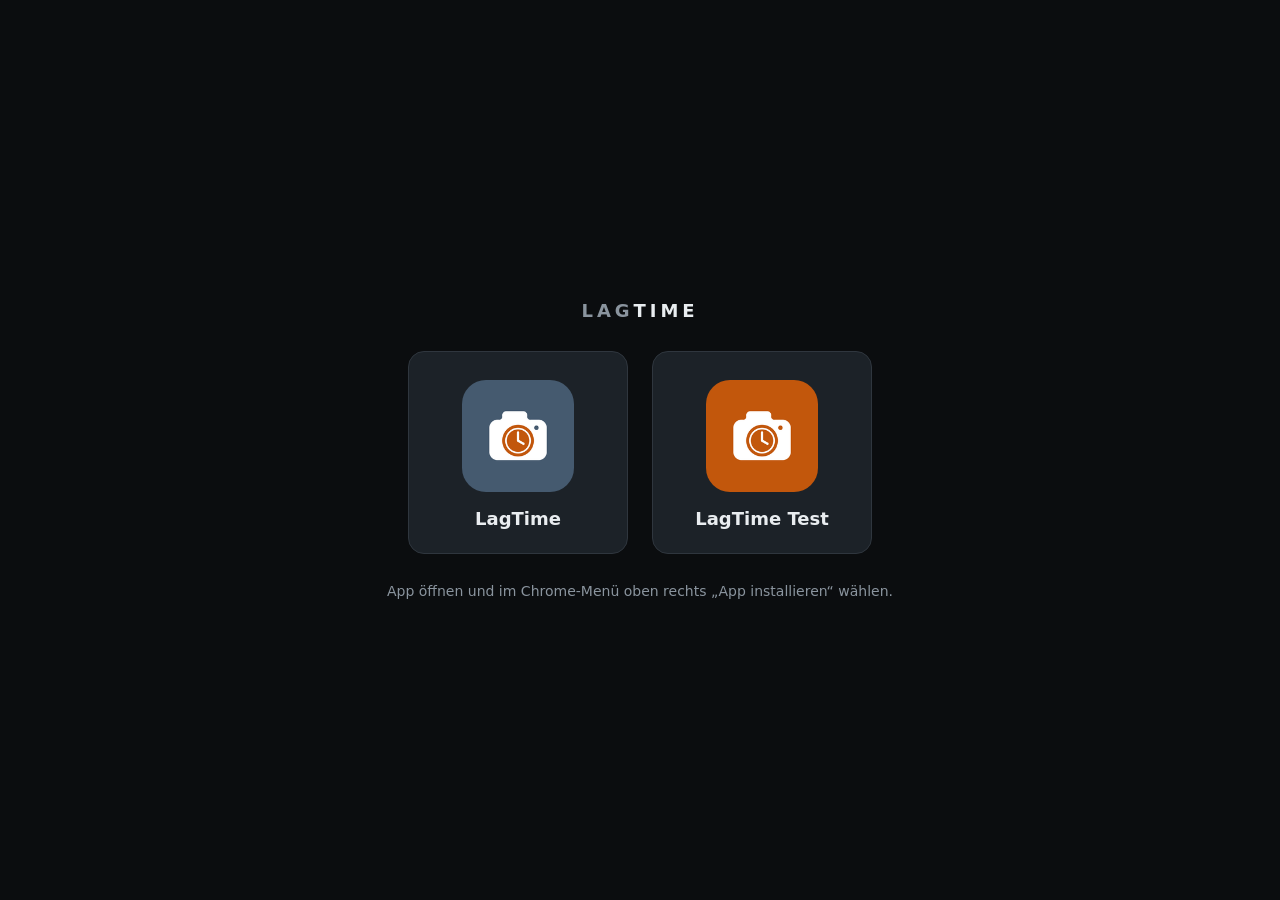
==== commit 2e40f76f: "Normale App nach app/ verschoben, Startseite mit beiden Apps Co-Authored-By: Claude Opus 5.5 <norepl" ====
--- a/index.html
+++ b/index.html
@@ -5,225 +5,44 @@
 <meta name="viewport" content="width=device-width, initial-scale=1, viewport-fit=cover">
 <meta name="theme-color" content="#0b0d0f">
 <title>LagTime</title>
-<link rel="manifest" href="manifest.webmanifest">
-<link rel="icon" href="icon-192.png">
-<link rel="stylesheet" href="style.css">
+<link rel="icon" href="app/icon-192.png">
+<style>
+  :root { --bg: #0b0d0f; --surface: #1c2228; --line: #2f363e; --fg: #e9edf0; --mut: #8a949e; }
+  * { box-sizing: border-box; }
+  html, body { margin: 0; height: 100%; }
+  body {
+    display: flex; flex-direction: column; align-items: center; justify-content: center; gap: 28px;
+    padding: 24px; background: var(--bg); color: var(--fg); font: 16px/1.4 system-ui, Roboto, sans-serif;
+  }
+  h1 { margin: 0; font-size: 18px; font-weight: 600; letter-spacing: 0.22em; text-transform: uppercase; color: var(--mut); }
+  h1 b { color: var(--fg); }
+  .apps { display: flex; gap: 24px; flex-wrap: wrap; justify-content: center; }
+  a {
+    display: flex; flex-direction: column; align-items: center; gap: 14px;
+    width: 220px; padding: 28px 20px 22px; border-radius: 16px;
+    background: var(--surface); border: 1px solid var(--line);
+    color: var(--fg); text-decoration: none; font-size: 18px; font-weight: 600;
+  }
+  a:active { transform: scale(0.98); }
+  a img { width: 112px; height: 112px; border-radius: 24px; }
+  p { margin: 0; max-width: 520px; text-align: center; color: var(--mut); font-size: 14px; }
+</style>
 </head>
 <body>
-
-<div id="settings" class="hidden">
-  <header class="bar">
-    <div class="mark"><span class="glyph"></span>Lag<b>Time</b></div>
-    <nav class="tabs"><button data-tab="live" class="on">Live</button><button data-tab="analyse">Analyse</button></nav>
-    <div class="barR"><div class="meta" id="version"></div><button class="gear" data-ui aria-label="Einstellungen"><svg viewBox="0 0 24 24" fill="none" stroke="currentColor"><circle cx="12" cy="12" r="8.4" stroke-width="3.6" stroke-dasharray="3.2 3.4"/><circle cx="12" cy="12" r="6" stroke-width="3"/></svg></button></div>
-  </header>
-
-  <main class="left">
-    <div id="pvWrap">
-      <video id="pv" autoplay muted playsinline></video>
-      <div class="thirds"></div>
-      <i class="corner tl"></i><i class="corner tr"></i><i class="corner bl"></i><i class="corner br"></i>
-      <div class="hud top"><span id="hudState" class="state"><span class="dot"></span><span id="hudStateTxt">Start</span></span><span id="hudCam"></span></div>
-      <div class="hud bottom"><span id="hudRes">–</span><span id="hudExp"></span><span id="hudFocus"></span><span id="hudFps">–</span></div>
-      <div id="camMsg" class="hidden"></div>
-    </div>
-
-    <section class="delay">
-      <div class="label"><span class="no">01</span>Verzögerung</div>
-      <div class="delayRow">
-        <button id="delayMinus" class="step" aria-label="Eine Sekunde weniger">−</button>
-        <div class="readout"><span id="delayVal">20</span><small>s</small></div>
-        <button id="delayPlus" class="step" aria-label="Eine Sekunde mehr">+</button>
-      </div>
-      <div class="scale">
-        <input type="range" id="delay" min="1" max="30" step="1" value="20">
-        <div class="ticks" id="delayTicks"></div>
-      </div>
-    </section>
-  </main>
-
-  <aside id="panel">
-    <div class="grp">
-      <div class="label"><span class="no">02</span>Kamera</div>
-      <div class="seg" id="segFacing">
-        <button data-v="environment">Rückseite</button>
-        <button data-v="user">Vorderseite</button>
-      </div>
-    </div>
-
-    <div class="grp">
-      <div class="label"><span class="no">03</span>Zoom</div>
-      <div class="row">
-        <input type="range" id="zoom" min="1" max="4" step="0.1" value="1">
-        <span class="val" id="zoomVal">1,0×</span>
-      </div>
-    </div>
-
-    <div class="grp" id="expGrp">
-      <div class="label"><span class="no">04</span>Belichtung</div>
-      <div class="seg" id="segExp">
-        <button data-v="auto">Auto</button>
-        <button data-v="manual">Manuell</button>
-      </div>
-      <div class="row" id="evGrp">
-        <span class="lum dark"></span>
-        <input type="range" id="ev" min="0" max="1000" step="1" value="600" aria-label="Helligkeit">
-        <span class="lum bright"></span>
-      </div>
-    </div>
-
-    <div class="grp" id="focusGrp">
-      <div class="label"><span class="no">05</span>Fokus</div>
-      <div class="seg" id="segFocus">
-        <button data-v="auto">Auto</button>
-        <button data-v="manual">Manuell</button>
-      </div>
-      <div class="row" id="fdGrp">
-        <span class="end">nah</span>
-        <input type="range" id="fd" min="0" max="1000" step="1" value="1000" aria-label="Fokusabstand">
-        <span class="end">fern</span>
-      </div>
-    </div>
-
-    <div class="actions">
-      <button id="start"><span class="go">Start</span></button>
-    </div>
-  </aside>
-</div>
-
-<div id="run" class="hidden">
-  <div id="stage">
-    <canvas id="out"></canvas>
-    <div id="badge"></div>
-    <button id="saveBtn" aria-label="Video speichern"><svg viewBox="0 0 120 120"><circle class="track" cx="60" cy="60" r="50"/><circle class="prog" cx="60" cy="60" r="50"/></svg></button>
-    <div id="toast" class="hidden"></div>
+  <h1>Lag<b>Time</b></h1>
+  <div class="apps">
+    <a href="app/"><img src="app/icon-192.png" alt="">LagTime</a>
+    <a href="test/"><img src="test/icon-192.png" alt="">LagTime Test</a>
   </div>
-  <svg id="ring" class="hidden" viewBox="0 0 120 120"><circle class="track" cx="60" cy="60" r="50"/><circle class="prog" cx="60" cy="60" r="50"/></svg>
-</div>
-
-<div id="analysis" class="hidden">
-  <section id="aList">
-    <header class="bar">
-      <div class="mark"><span class="glyph"></span>Lag<b>Time</b></div>
-      <nav class="tabs"><button data-tab="live">Live</button><button data-tab="analyse" class="on">Analyse</button></nav>
-      <div class="barR"><button class="gear" data-ui aria-label="Einstellungen"><svg viewBox="0 0 24 24" fill="none" stroke="currentColor"><circle cx="12" cy="12" r="8.4" stroke-width="3.6" stroke-dasharray="3.2 3.4"/><circle cx="12" cy="12" r="6" stroke-width="3"/></svg></button></div>
-    </header>
-    <div class="filters">
-      <button id="fStar" class="chip">★ Nur mit Stern</button>
-      <select id="fName" aria-label="Name"></select>
-    </div>
-    <div id="aGrid"></div>
-    <p id="aEmpty" class="hidden"></p>
-  </section>
-
-  <section id="aPlayer" class="hidden">
-    <header class="pbar">
-      <button id="pBack" class="nav">‹ Liste</button>
-      <div class="clipNav">
-        <button id="pPrevClip" class="nav" aria-label="Vorheriges Video">‹</button>
-        <button id="pNextClip" class="nav" aria-label="Nächstes Video">›</button>
-      </div>
-      <div id="pTitle"></div>
-      <input id="pName" list="pNames" placeholder="Name" autocomplete="off" enterkeyhint="done">
-      <datalist id="pNames"></datalist>
-      <button id="pStar" class="star" aria-label="Stern">☆</button>
-      <button id="pDown" class="tool">Herunterladen</button>
-      <button id="pDel" class="tool danger">Löschen</button>
-    </header>
-    <div id="pMain">
-      <div id="pStage"><div id="pView"><canvas id="pOut"></canvas><canvas id="pDraw"></canvas></div><div id="pStill" class="hidden"></div></div>
-      <nav id="pTools">
-        <button class="tl on" data-tool="view"><svg viewBox="0 0 24 24"><circle cx="10.5" cy="10.5" r="6"/><path d="M15 15l5 5M8 10.5h5M10.5 8v5"/></svg><span>Ansehen</span></button>
-        <button class="tl" id="dZoom"><svg viewBox="0 0 24 24"><path d="M4 9V4h5M20 9V4h-5M4 15v5h5M20 15v5h-5"/></svg><span>1:1</span></button>
-        <button class="tl" data-tool="free"><svg viewBox="0 0 24 24"><path d="M4 20l1-4L16 5l3 3L8 19z"/><path d="M14 7l3 3"/></svg><span>Stift</span></button>
-        <button class="tl" data-tool="line"><svg viewBox="0 0 24 24"><path d="M5 19L19 5"/><circle cx="5" cy="19" r="1.8"/><circle cx="19" cy="5" r="1.8"/></svg><span>Linie</span></button>
-        <button class="tl" data-tool="angle"><svg viewBox="0 0 24 24"><path d="M20 19H5L15 5"/><path d="M10 19a5 5 0 0 0-2-4"/></svg><span>Winkel</span></button>
-        <button class="tl" data-tool="plumb"><svg viewBox="0 0 24 24"><path d="M12 3v13" stroke-dasharray="2.6 2.6"/><path d="M9 16h6l-3 5z"/></svg><span>Lot</span></button>
-        <button class="tl" id="dColor"><i class="dot"></i><span>Farbe</span></button>
-        <button class="tl" id="dCut"><svg viewBox="0 0 24 24"><circle cx="6" cy="7" r="2.5"/><circle cx="6" cy="17" r="2.5"/><path d="M8.2 8.4L20 17M8.2 15.6L20 7"/></svg><span>Schneiden</span></button>
-        <button class="tl" id="dStrobe"><svg viewBox="0 0 24 24"><circle cx="5.5" cy="17" r="2.3" opacity=".45"/><circle cx="11" cy="11" r="2.3" opacity=".7"/><circle cx="17.5" cy="6.5" r="2.3"/></svg><span>Bildfolge</span></button>
-        <button class="tl" id="dUndo"><svg viewBox="0 0 24 24"><path d="M9 14L4 9l5-5"/><path d="M4 9h10a6 6 0 0 1 0 12h-3"/></svg><span>Rückgängig</span></button>
-        <button class="tl" id="dClear"><svg viewBox="0 0 24 24"><path d="M6 6l12 12M18 6L6 18"/></svg><span>Leeren</span></button>
-      </nav>
-    </div>
-    <div id="pRange" class="hidden">
-      <span id="rgInfo"></span>
-      <div class="rgCount" id="rgCountBox">
-        <button id="rgMinus" class="step sm" aria-label="Weniger Bilder">−</button>
-        <span id="rgCount">8</span><small>Bilder</small>
-        <button id="rgPlus" class="step sm" aria-label="Mehr Bilder">+</button>
-      </div>
-      <button id="rgCancel" class="tool">Abbrechen</button>
-      <button id="rgOk" class="tool ok">Schneiden</button>
-    </div>
-    <footer class="pctl">
-      <button id="pPrev" class="ico" aria-label="Ein Bild zurück"><svg viewBox="0 0 24 24"><path d="M6 5h2v14H6zM19 5v14L9.5 12z"/></svg></button>
-      <button id="pPlay" class="ico big" aria-label="Abspielen"><svg class="i-play" viewBox="0 0 24 24"><path d="M7 4.5v15L19.5 12z"/></svg><svg class="i-pause" viewBox="0 0 24 24"><path d="M6 4.5h4.2v15H6zM13.8 4.5H18v15h-4.2z"/></svg></button>
-      <button id="pNext" class="ico" aria-label="Ein Bild vor"><svg viewBox="0 0 24 24"><path d="M16 5h2v14h-2zM5 5v14l9.5-7z"/></svg></button>
-      <div class="seekWrap"><div id="pBand" class="hidden"></div><div id="pSel" class="hidden"></div><i id="hA" class="hd a hidden"></i><i id="hB" class="hd b hidden"></i><input type="range" id="pSeek" min="0" max="0" step="1" value="0" aria-label="Position"></div>
-      <button id="pLoop" class="tool loop"><small>Schleife</small><b>Anfang</b></button>
-      <span id="pTime"></span>
-      <div class="seg" id="pSpeed">
-        <button data-v="1">1×</button>
-        <button data-v="0.5">½</button>
-        <button data-v="0.25">¼</button>
-        <button data-v="0.125">⅛</button>
-      </div>
-    </footer>
-  </section>
-</div>
-
-<div id="uiDlg" class="hidden">
-  <div class="dlg" role="dialog" aria-label="Einstellungen">
-    <div id="uiMain">
-      <h2>Einstellungen</h2>
-      <div class="label"><span class="no">01</span>Farbe</div>
-      <div class="swatches" id="swatches">
-        <button class="sw custom" id="accCustom" aria-label="Eigene Farbe"></button>
-      </div>
-      <div class="label"><span class="no">02</span>Modus</div>
-      <div class="seg" id="segTheme">
-        <button data-v="dark">Dunkel</button>
-        <button data-v="light">Hell</button>
-      </div>
-      <div class="label"><span class="no">03</span>Videos</div>
-      <div class="vidGrid">
-        <span id="keepLabel" class="vidText">Ohne Stern löschen nach</span>
-        <div class="keepCtl">
-          <button id="keepMinus" class="step xs" aria-label="Ein Tag weniger">−</button>
-          <b id="keepDays"></b>
-          <button id="keepPlus" class="step xs" aria-label="Ein Tag mehr">+</button>
-        </div>
-        <span id="uiStore" class="vidText"></span>
-        <button id="delOpen" class="tool danger">Videos löschen …</button>
-      </div>
-    </div>
-    <div id="uiDel" class="hidden">
-      <h2>Videos löschen</h2>
-      <div id="delChoose" class="delStep">
-        <p class="delText">Welche Videos sollen gelöscht werden?</p>
-        <button id="delNoStar" class="tool">Ohne Stern löschen</button>
-        <button id="delAll" class="tool">Alle löschen</button>
-        <button id="delCancel" class="tool">Abbrechen</button>
-      </div>
-      <div id="delAsk" class="delStep hidden">
-        <p class="delText" id="delQuestion"></p>
-        <button id="delYes" class="tool delAll">Ja, löschen</button>
-        <button id="delNo" class="tool">Abbrechen</button>
-      </div>
-    </div>
-    <div id="uiPick" class="hidden">
-      <h2>Eigene Farbe</h2>
-      <div class="sv" id="pickSv"><i class="knob" id="pickSvKnob"></i></div>
-      <div class="hue" id="pickHue"><i class="knob" id="pickHueKnob"></i></div>
-      <div class="pickRow"><i class="pickPrev" id="pickPrev"></i><span id="pickHex"></span></div>
-      <button id="pickDone" class="dlgBtn">Übernehmen</button>
-    </div>
-  </div>
-</div>
-
-<script src="app.js"></script>
-<script src="analysis.js"></script>
-<script src="draw.js"></script>
+  <p>App öffnen und im Chrome-Menü oben rechts „App installieren“ wählen.</p>
+<script>
+  // Alten Service Worker der früher hier liegenden App abmelden. Die Worker unter app/ und test/ bleiben.
+  if ('serviceWorker' in navigator) {
+    navigator.serviceWorker.getRegistrations().then(regs => {
+      const here = new URL('./', location.href).href;
+      for (const r of regs) if (r.scope === here) r.unregister();
+    }).catch(() => {});
+  }
+</script>
 </body>
 </html>
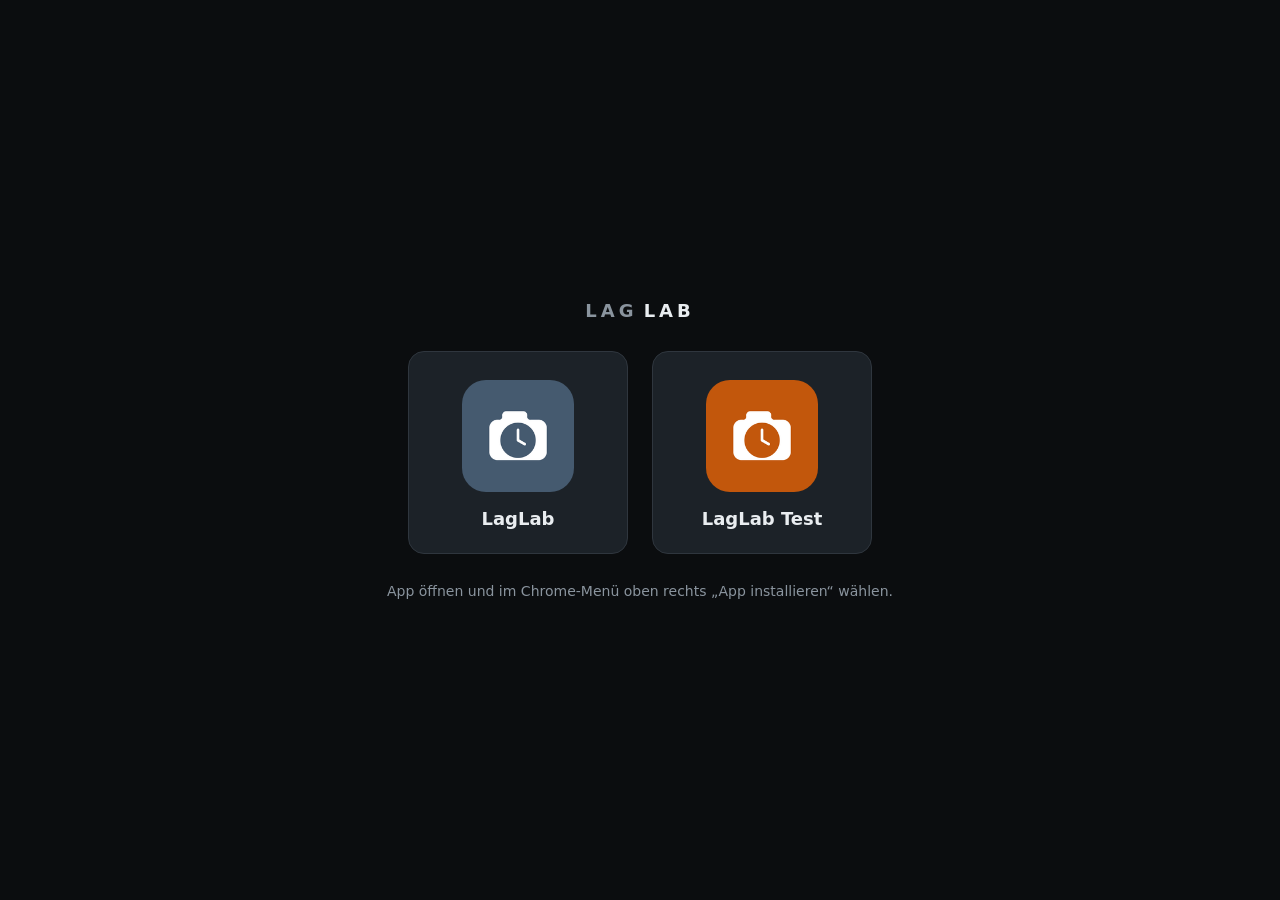
==== commit 3506695b: "Umbenennung in LagLab: normale App v1.5, Test-App Stand 10, Startseite und Testseite Co-Authored-By:" ====
--- a/index.html
+++ b/index.html
@@ -4,7 +4,7 @@
 <meta charset="utf-8">
 <meta name="viewport" content="width=device-width, initial-scale=1, viewport-fit=cover">
 <meta name="theme-color" content="#0b0d0f">
-<title>LagTime</title>
+<title>LagLab</title>
 <link rel="icon" href="app/icon-192.png">
 <style>
   :root { --bg: #0b0d0f; --surface: #1c2228; --line: #2f363e; --fg: #e9edf0; --mut: #8a949e; }
@@ -15,7 +15,7 @@
     padding: 24px; background: var(--bg); color: var(--fg); font: 16px/1.4 system-ui, Roboto, sans-serif;
   }
   h1 { margin: 0; font-size: 18px; font-weight: 600; letter-spacing: 0.22em; text-transform: uppercase; color: var(--mut); }
-  h1 b { color: var(--fg); }
+  h1 b { color: var(--fg); margin-left: 0.35em; }
   .apps { display: flex; gap: 24px; flex-wrap: wrap; justify-content: center; }
   a {
     display: flex; flex-direction: column; align-items: center; gap: 14px;
@@ -29,10 +29,10 @@
 </style>
 </head>
 <body>
-  <h1>Lag<b>Time</b></h1>
+  <h1>Lag<b>Lab</b></h1>
   <div class="apps">
-    <a href="app/"><img src="app/icon-192.png" alt="">LagTime</a>
-    <a href="test/"><img src="test/icon-192.png" alt="">LagTime Test</a>
+    <a href="app/"><img src="app/icon-192.png" alt="">LagLab</a>
+    <a href="test/"><img src="test/icon-192.png" alt="">LagLab Test</a>
   </div>
   <p>App öffnen und im Chrome-Menü oben rechts „App installieren“ wählen.</p>
 <script>
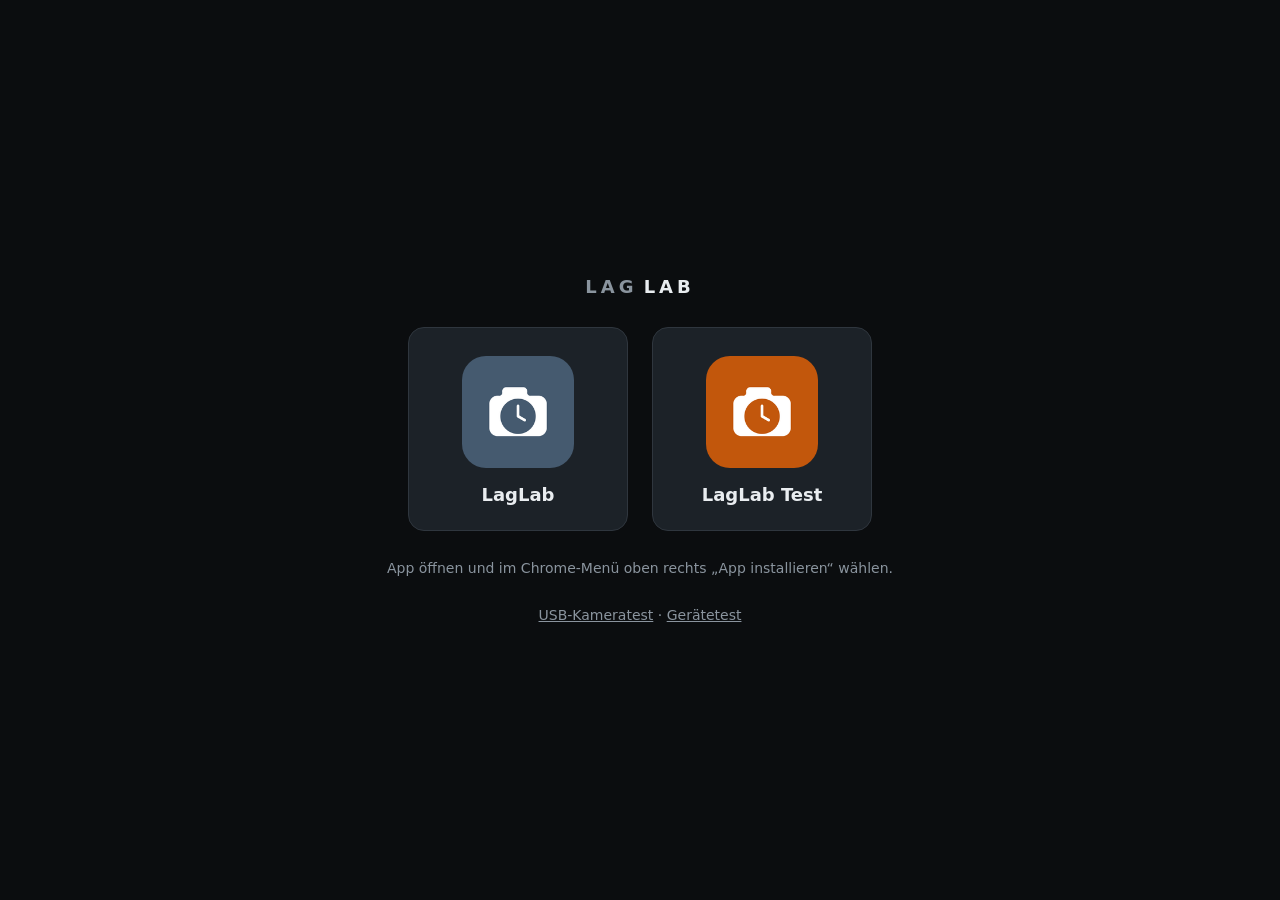
==== commit 72e0cbe2: "USB-Kameratest als eigene kleine Testseite, Links auf der Startseite Co-Authored-By: Claude Opus 5.5" ====
--- a/index.html
+++ b/index.html
@@ -25,6 +25,7 @@
   }
   a:active { transform: scale(0.98); }
   a img { width: 112px; height: 112px; border-radius: 24px; }
+  a.small { display: inline; width: auto; padding: 0; border: 0; background: none; color: var(--mut); font-size: 14px; font-weight: 400; text-decoration: underline; }
   p { margin: 0; max-width: 520px; text-align: center; color: var(--mut); font-size: 14px; }
 </style>
 </head>
@@ -35,6 +36,7 @@
     <a href="test/"><img src="test/icon-192.png" alt="">LagLab Test</a>
   </div>
   <p>App öffnen und im Chrome-Menü oben rechts „App installieren“ wählen.</p>
+  <p class="tools"><a class="small" href="usb.html">USB-Kameratest</a> · <a class="small" href="test.html">Gerätetest</a></p>
 <script>
   // Alten Service Worker der früher hier liegenden App abmelden. Die Worker unter app/ und test/ bleiben.
   if ('serviceWorker' in navigator) {
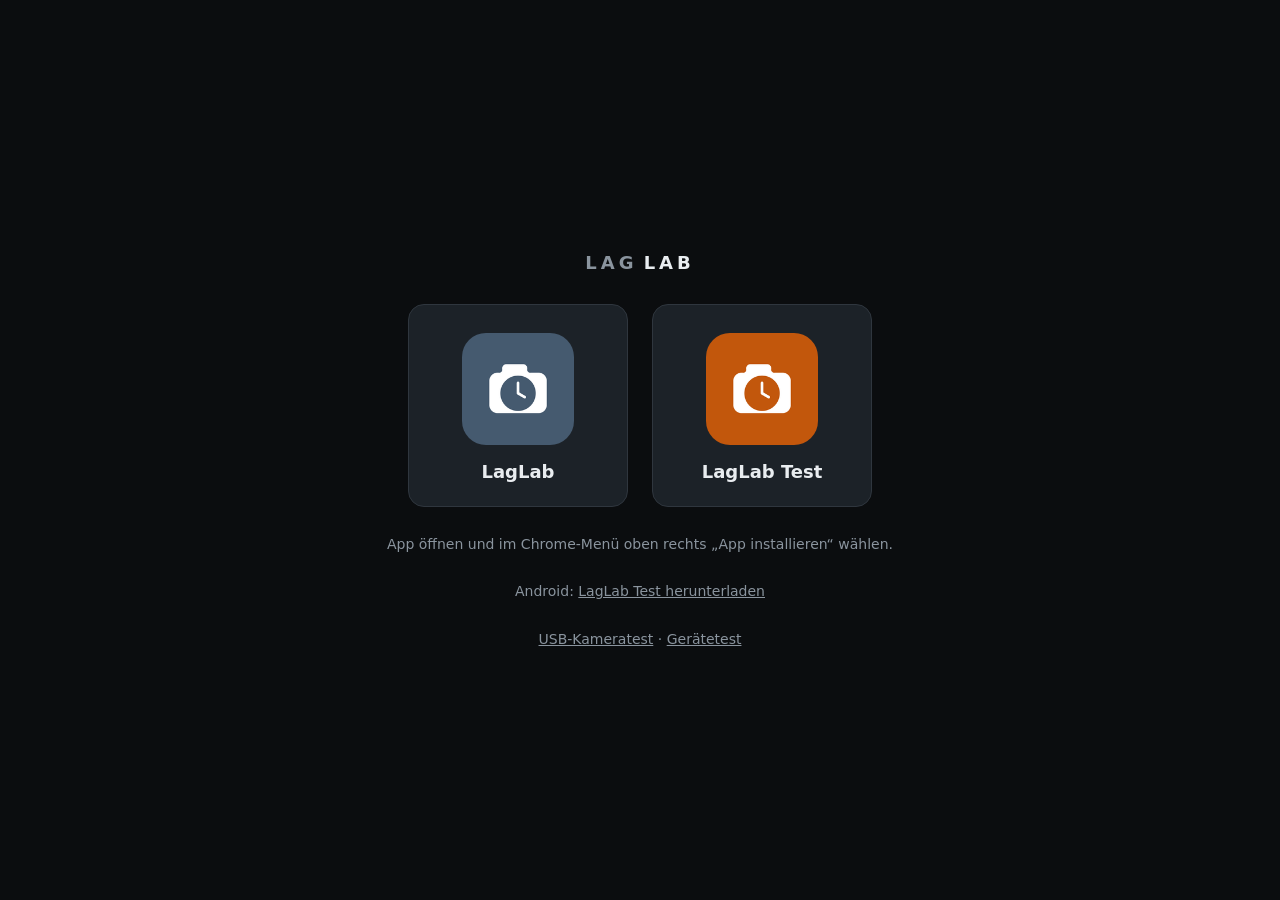
==== commit a28770e1: "Android-Test-App LagLab Test Stand 12: Web-App in einer Android-Hülle mit USB-Kamera und Speichern i" ====
--- a/index.html
+++ b/index.html
@@ -36,6 +36,7 @@
     <a href="test/"><img src="test/icon-192.png" alt="">LagLab Test</a>
   </div>
   <p>App öffnen und im Chrome-Menü oben rechts „App installieren“ wählen.</p>
+  <p class="tools">Android: <a class="small" href="apk/laglab-test.apk">LagLab Test herunterladen</a></p>
   <p class="tools"><a class="small" href="usb.html">USB-Kameratest</a> · <a class="small" href="test.html">Gerätetest</a></p>
 <script>
   // Alten Service Worker der früher hier liegenden App abmelden. Die Worker unter app/ und test/ bleiben.
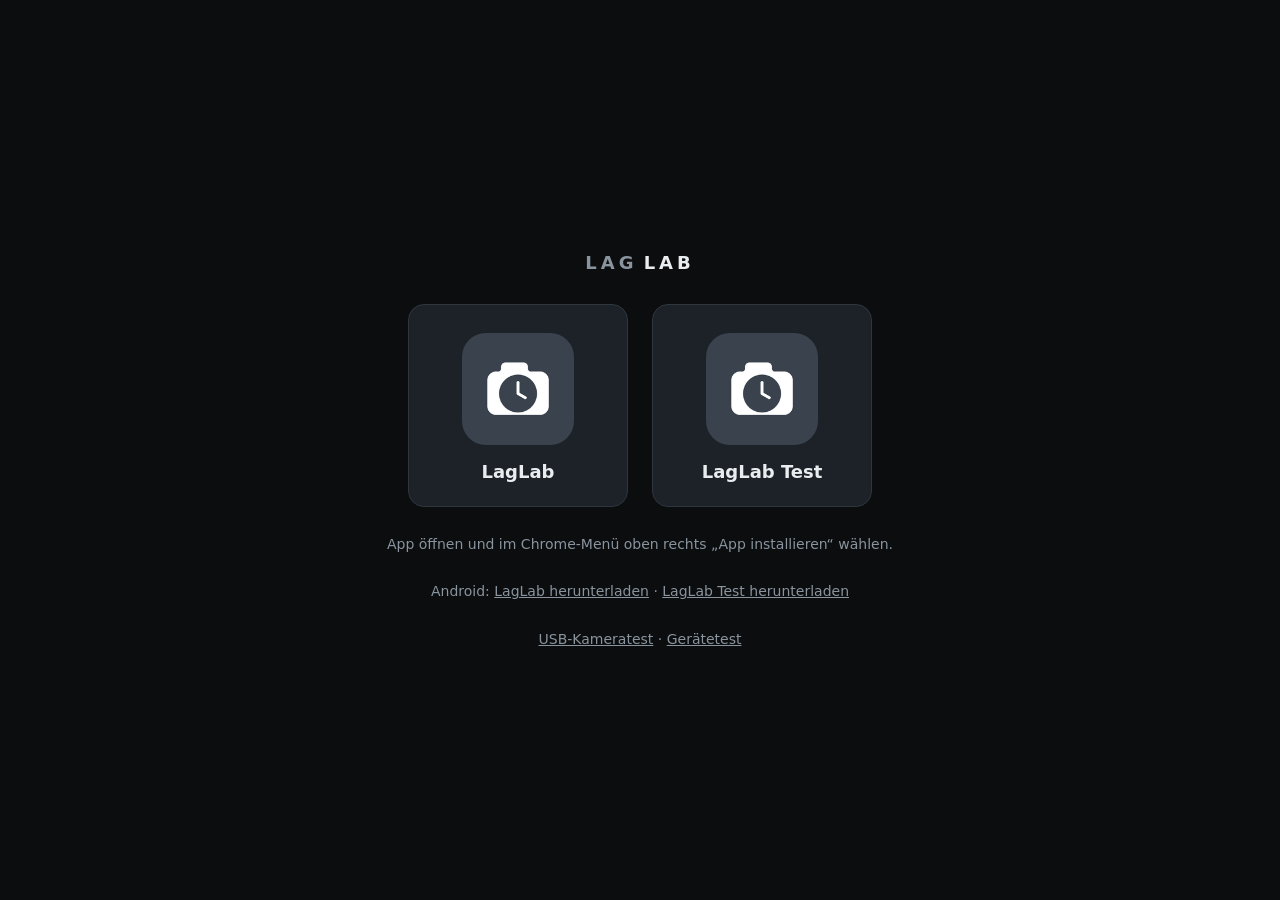
==== commit 7d5d888e: "LagLab v3: normale App gleich mit Test-App Stand 46, auch als Android-App Co-Authored-By: Claude Opu" ====
--- a/index.html
+++ b/index.html
@@ -36,7 +36,7 @@
     <a href="test/"><img src="test/icon-192.png" alt="">LagLab Test</a>
   </div>
   <p>App öffnen und im Chrome-Menü oben rechts „App installieren“ wählen.</p>
-  <p class="tools">Android: <a class="small" href="apk/laglab-test.apk">LagLab Test herunterladen</a></p>
+  <p class="tools">Android: <a class="small" href="apk/laglab.apk">LagLab herunterladen</a> · <a class="small" href="apk/laglab-test.apk">LagLab Test herunterladen</a></p>
   <p class="tools"><a class="small" href="usb.html">USB-Kameratest</a> · <a class="small" href="test.html">Gerätetest</a></p>
 <script>
   // Alten Service Worker der früher hier liegenden App abmelden. Die Worker unter app/ und test/ bleiben.
